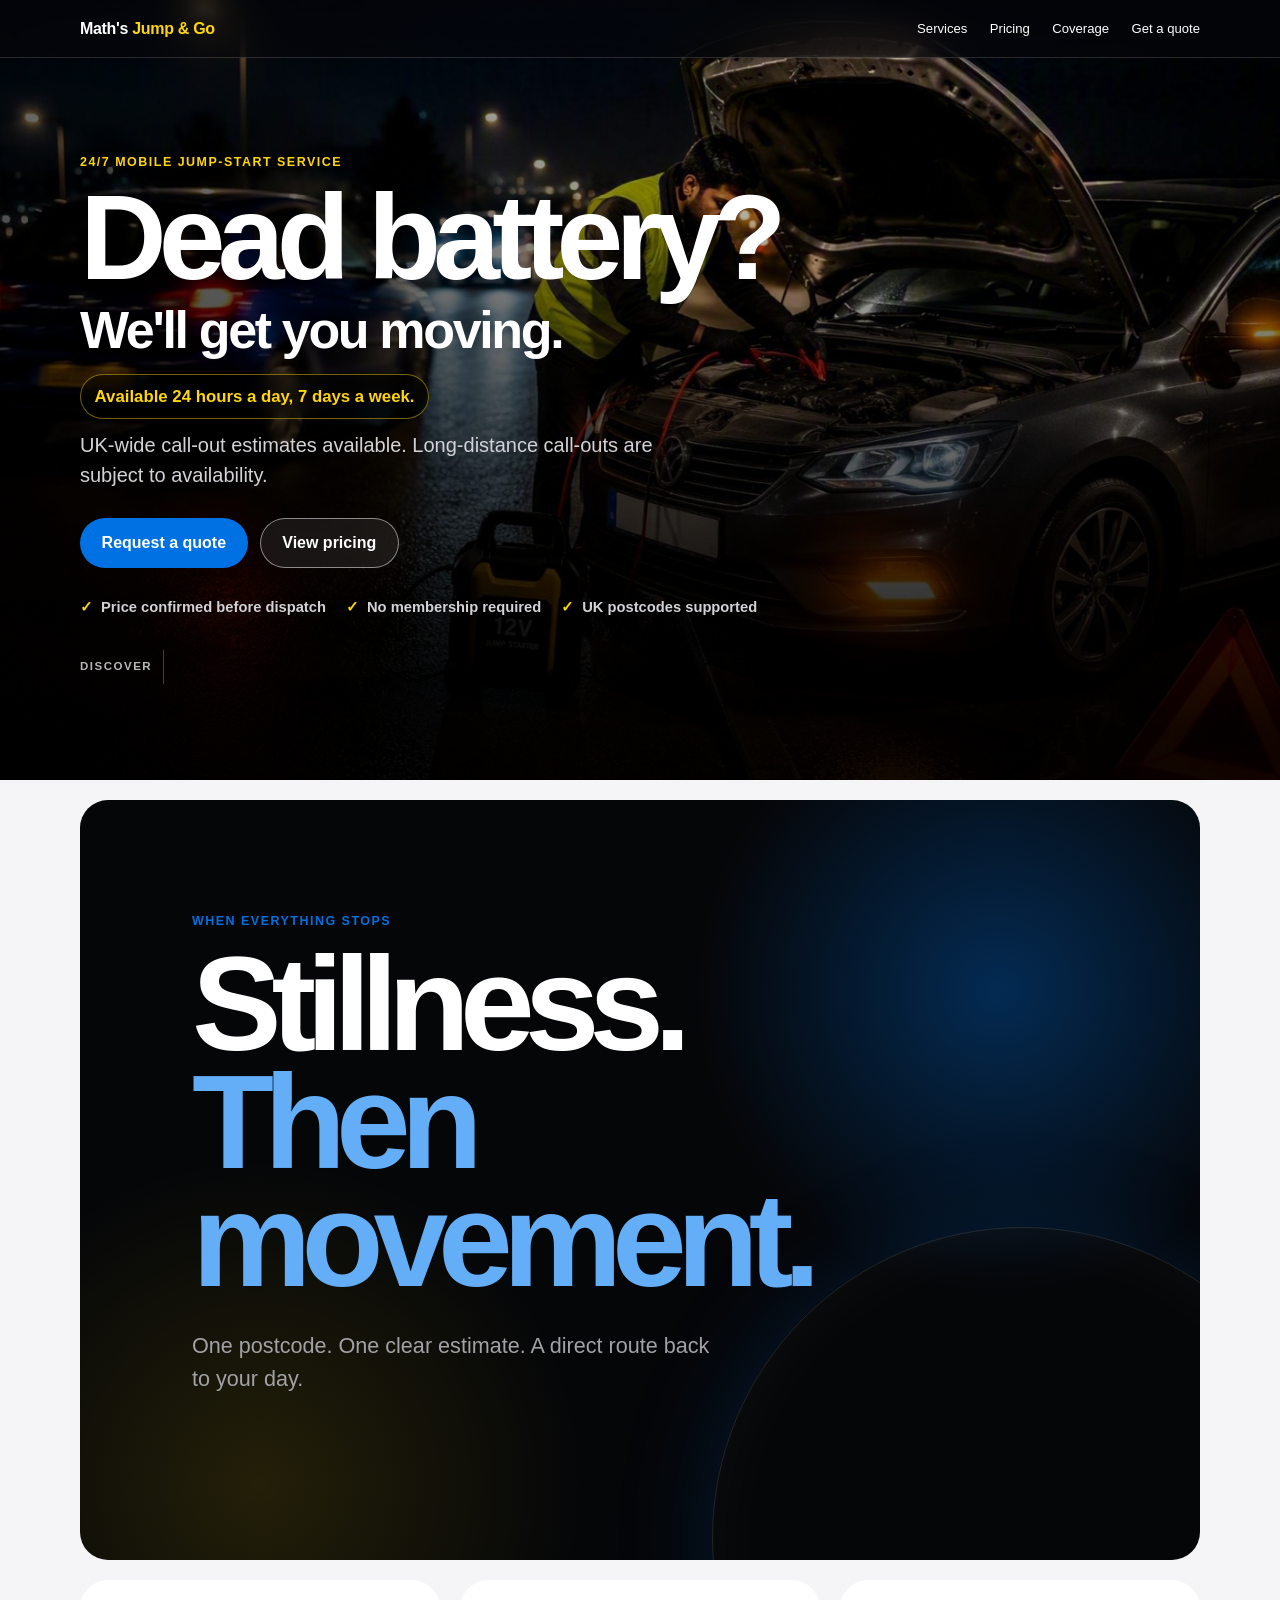
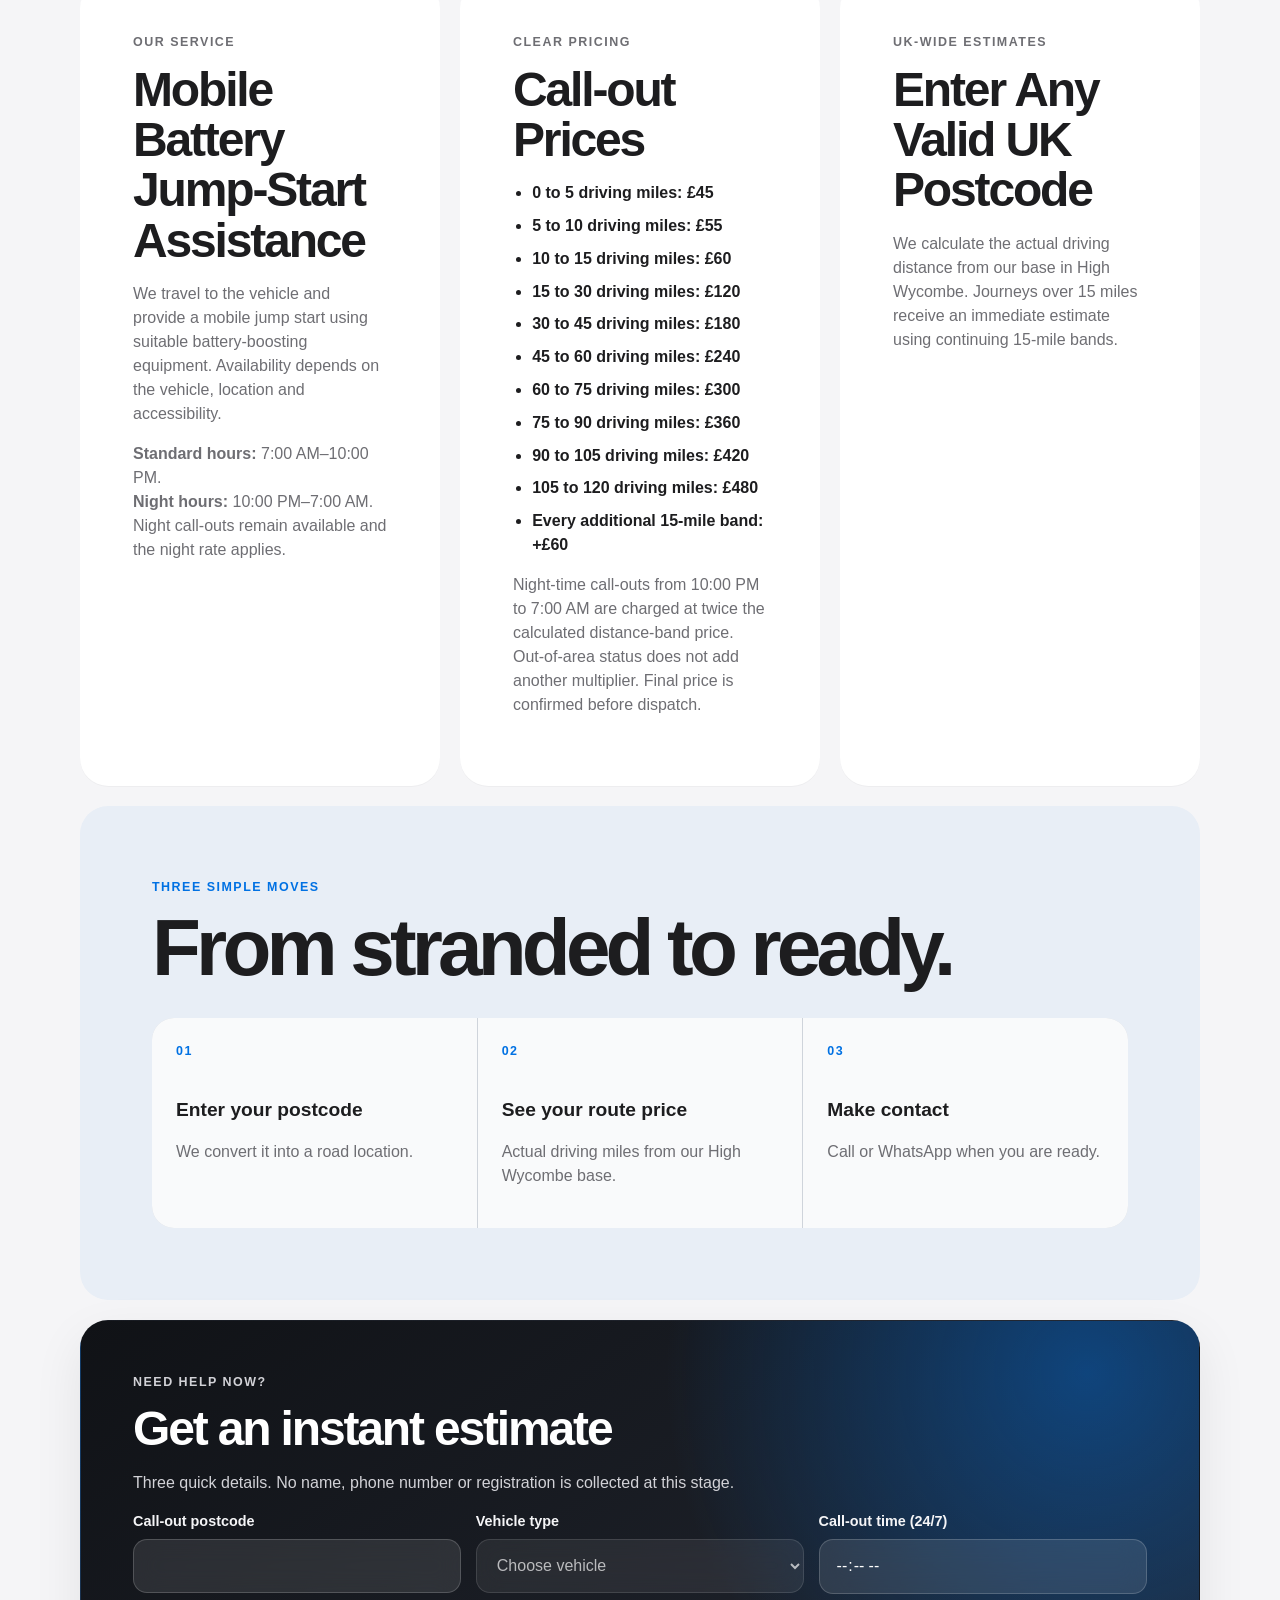
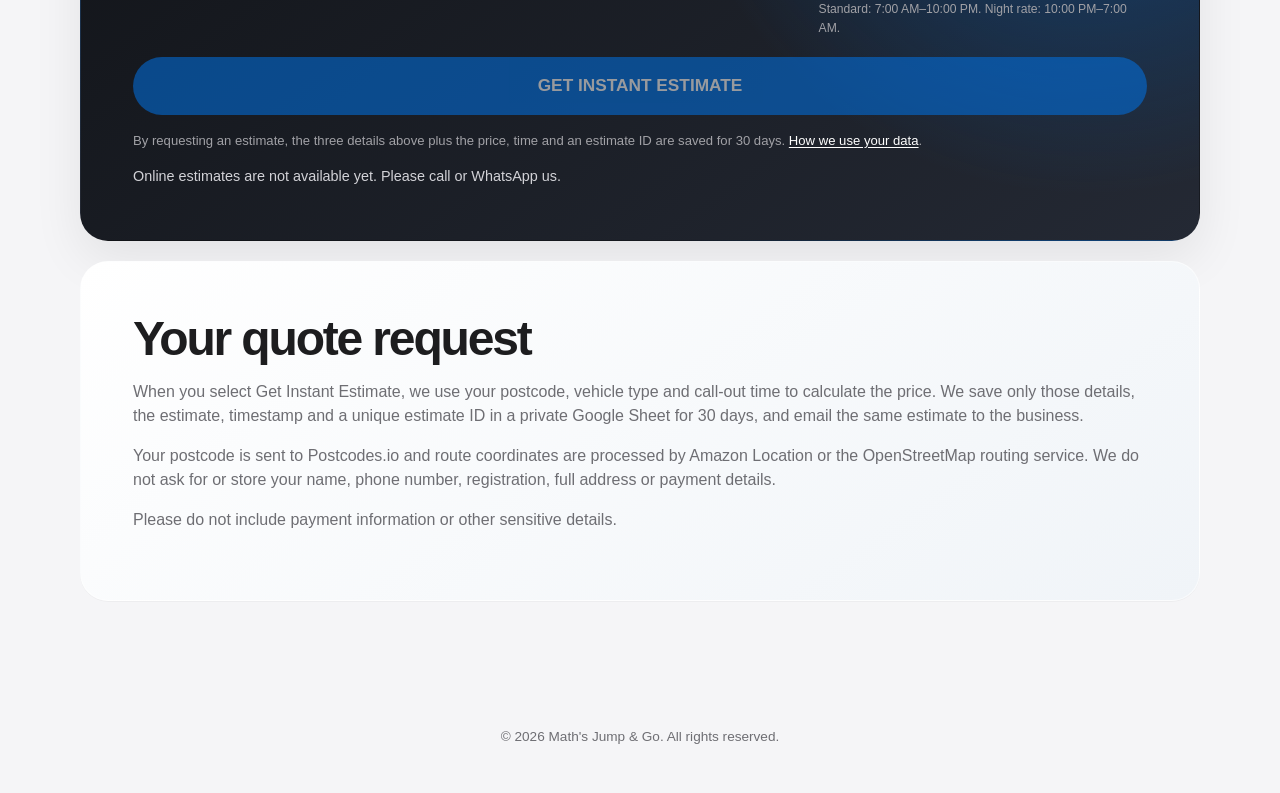
==== docs/index.html @ 0f0c23ad "Build instant UK-wide quote experience" ====
<!DOCTYPE html>
<html lang="en-GB">
<head>
  <meta charset="UTF-8">
  <meta name="viewport" content="width=device-width, initial-scale=1.0">
  <meta name="description" content="Math's Jump & Go provides a 24/7 mobile battery jump-start service with UK-wide call-out estimates.">
  <title>Math's Jump & Go | Mobile Battery Jump-Start Service</title>
  <link rel="stylesheet" href="styles.css?v=20260927-6">
</head>
<body>
  <header class="site-header">
    <nav class="navigation" aria-label="Main navigation">
      <a class="brand" href="#home">Math's <span>Jump & Go</span></a>
      <ul class="navigation-links">
        <li><a href="#services">Services</a></li>
        <li><a href="#pricing">Pricing</a></li>
        <li><a href="#coverage">Coverage</a></li>
        <li><a href="#quote">Get a quote</a></li>
      </ul>
    </nav>

    <section class="hero" id="home">
      <div class="film-grain" aria-hidden="true"></div>
      <div class="hero-content">
        <p class="hero-label">24/7 Mobile Jump-Start Service</p>
        <h1>Dead battery?</h1>
        <p class="hero-heading">We'll get you moving.</p>
        <p class="availability-message">Available 24 hours a day, 7 days a week.</p>
        <p class="hero-description">
          UK-wide call-out estimates available. Long-distance call-outs are
          subject to availability.
        </p>
        <div class="hero-actions">
          <a class="button button-primary" href="#quote">Request a quote</a>
          <a class="button button-secondary" href="#pricing">View pricing</a>
        </div>
        <ul class="service-highlights" aria-label="Service highlights">
          <li>Price confirmed before dispatch</li>
          <li>No membership required</li>
          <li>UK postcodes supported</li>
        </ul>
        <a class="scroll-cue" href="#story" aria-label="Discover how the service works">
          <span>Discover</span><i aria-hidden="true"></i>
        </a>
      </div>
    </section>
  </header>

  <main>
    <section class="cinematic-intro" id="story" data-reveal>
      <p class="section-label">When everything stops</p>
      <h2>Stillness.<br><span>Then movement.</span></h2>
      <p>One postcode. One clear estimate. A direct route back to your day.</p>
    </section>

    <section class="content-card" id="services" data-reveal>
      <p class="section-label">Our service</p>
      <h2>Mobile Battery Jump-Start Assistance</h2>
      <p>
        We travel to the vehicle and provide a mobile jump start using suitable
        battery-boosting equipment. Availability depends on the vehicle,
        location and accessibility.
      </p>
      <p><strong>Standard hours:</strong> 7:00 AM–10:00 PM.<br><strong>Night hours:</strong> 10:00 PM–7:00 AM. Night call-outs remain available and the night rate applies.</p>
    </section>

    <section class="content-card" id="pricing" data-reveal>
      <p class="section-label">Clear pricing</p>
      <h2>Call-out Prices</h2>
      <ul>
        <li>0 to 5 driving miles: £45</li>
        <li>5 to 10 driving miles: £55</li>
        <li>10 to 15 driving miles: £60</li>
        <li>15 to 30 driving miles: £120</li>
        <li>30 to 45 driving miles: £180</li>
        <li>45 to 60 driving miles: £240</li>
        <li>60 to 75 driving miles: £300</li>
        <li>75 to 90 driving miles: £360</li>
        <li>90 to 105 driving miles: £420</li>
        <li>105 to 120 driving miles: £480</li>
        <li>Every additional 15-mile band: +£60</li>
      </ul>
      <p>
        Night-time call-outs from 10:00 PM to 7:00 AM are charged at twice the calculated distance-band
        price. Out-of-area status does not add another multiplier. Final price
        is confirmed before dispatch.
      </p>
    </section>

    <section class="content-card" id="coverage" data-reveal>
      <p class="section-label">UK-wide estimates</p>
      <h2>Enter Any Valid UK Postcode</h2>
      <p>
        We calculate the actual driving distance from our base in High Wycombe.
        Journeys over 15 miles receive an immediate estimate using continuing
        15-mile bands.
      </p>
    </section>

    <section class="journey" aria-labelledby="journey-title" data-reveal>
      <div class="journey-heading">
        <p class="section-label">Three simple moves</p>
        <h2 id="journey-title">From stranded to ready.</h2>
      </div>
      <ol class="journey-steps">
        <li><span>01</span><strong>Enter your postcode</strong><p>We convert it into a road location.</p></li>
        <li><span>02</span><strong>See your route price</strong><p>Actual driving miles from our High Wycombe base.</p></li>
        <li><span>03</span><strong>Make contact</strong><p>Call or WhatsApp when you are ready.</p></li>
      </ol>
    </section>

    <section class="content-card quote-section" id="quote" data-reveal>
      <div class="quote-introduction">
        <p class="section-label">Need help now?</p>
        <h2>Get an instant estimate</h2>
        <p>Three quick details. No name, phone number or registration is collected at this stage.</p>
      </div>

      <noscript><p>Enable JavaScript to get an online estimate.</p></noscript>
      <form class="quote-form" id="estimate-form">
        <fieldset id="estimate-fields" disabled>
          <div class="form-grid estimate-grid">
            <div class="form-field">
        <label for="postcode">Call-out postcode</label>
        <input type="text" id="postcode"
          name="postcode" autocomplete="postal-code" minlength="5" maxlength="8" required>
            </div>
            <div class="form-field">
              <label for="vehicle-type">Vehicle type</label>
              <select id="vehicle-type" name="vehicleType" required>
                <option value="">Choose vehicle</option>
                <option value="car">Car</option>
                <option value="van">Van</option>
                <option value="large">Large vehicle</option>
              </select>
            </div>
            <div class="form-field">
              <label for="callout-time">Call-out time (24/7)</label>
              <input type="time" id="callout-time" name="calloutTime" required>
              <small class="form-hint">Standard: 7:00 AM–10:00 PM. Night rate: 10:00 PM–7:00 AM.</small>
            </div>
          </div>
          <button class="button button-primary estimate-submit" id="estimate-button" type="submit">GET INSTANT ESTIMATE</button>
          <p class="data-note">By requesting an estimate, the three details above plus the price, time and an estimate ID are saved for 30 days. <a href="#privacy">How we use your data</a>.</p>
          <p class="form-message" id="form-message" aria-live="polite"></p>
        </fieldset>
      </form>

      <dialog class="estimate-modal" id="estimate-modal" aria-labelledby="estimate-title">
        <div class="estimate-result" id="estimate-result" aria-live="polite">
          <button class="modal-close" id="estimate-close" type="button" aria-label="Close estimate">×</button>
          <h3 id="estimate-title">Your estimate is ready</h3>
          <strong id="estimated-price"></strong>
          <p class="rate-notice" id="estimate-rate-notice" hidden></p>
          <p class="estimate-location" id="estimate-location"></p>
          <p class="estimate-distance" id="estimate-distance"></p>
          <p id="estimate-message"></p>
          <div class="urgent-actions">
            <a class="button call-button" id="call-now" hidden>CALL NOW</a>
            <a class="button whatsapp-button" id="whatsapp-now" target="_blank" rel="noopener" hidden>WhatsApp</a>
          </div>
          <p id="contact-setup-note" class="data-note" hidden>Contact buttons will appear when the business number is configured.</p>
          <p class="estimate-reference" id="estimate-reference"></p>
        </div>
      </dialog>
    </section>
    <section class="content-card" id="privacy" data-reveal>
      <h2>Your quote request</h2>
      <p>When you select Get Instant Estimate, we use your postcode, vehicle type and call-out time to calculate the price. We save only those details, the estimate, timestamp and a unique estimate ID in a private Google Sheet for 30 days, and email the same estimate to the business.</p>
      <p>Your postcode is sent to Postcodes.io and route coordinates are processed by Amazon Location or the OpenStreetMap routing service. We do not ask for or store your name, phone number, registration, full address or payment details.</p>
      <p>Please do not include payment information or other sensitive details.</p>
    </section>
  </main>

  <footer>
    <p>&copy; 2026 Math's Jump & Go. All rights reserved.</p>
  </footer>

  <script src="config.js?v=20260927-3"></script>
  <script src="script.js?v=20260927-6"></script>
</body>
</html>
---- docs/styles.css ----
:root {
  --ink: #1d1d1f;
  --muted: #6e6e73;
  --surface: #ffffff;
  --canvas: #f5f5f7;
  --line: rgba(29, 29, 31, 0.12);
  --blue: #0071e3;
  --blue-hover: #0077ed;
  --gold: #ffd60a;
  --success: #138a45;
  --danger: #d70015;
  --radius: 28px;
  --shadow: 0 18px 50px rgba(0, 0, 0, 0.08);
}

* { box-sizing: border-box; }
html { scroll-behavior: smooth; }
body {
  margin: 0;
  color: var(--ink);
  background: var(--canvas);
  font-family: -apple-system, BlinkMacSystemFont, "SF Pro Display", "SF Pro Text", "Segoe UI", sans-serif;
  line-height: 1.5;
  -webkit-font-smoothing: antialiased;
}
a { color: inherit; text-decoration: none; }
[hidden] { display: none !important; }

.site-header {
  color: white;
  background: #05070a;
}
.navigation {
  position: absolute;
  z-index: 5;
  inset: 0 0 auto;
  display: flex;
  align-items: center;
  justify-content: space-between;
  width: 100%;
  min-height: 58px;
  padding: 0 5vw;
  border-bottom: 1px solid rgba(255,255,255,.15);
  background: rgba(5,7,10,.62);
  backdrop-filter: saturate(160%) blur(18px);
}
.brand { font-size: 1rem; font-weight: 700; letter-spacing: -.02em; }
.brand span { color: var(--gold); }
.navigation-links { display: none; margin: 0; padding: 0; list-style: none; }

.hero {
  position: relative;
  isolation: isolate;
  display: flex;
  align-items: flex-end;
  min-height: min(780px, 92svh);
  overflow: hidden;
  background: #030405;
}
.hero::before,
.hero::after {
  position: absolute;
  z-index: -1;
  inset: 0;
  content: "";
}
.hero::before {
  inset: -4%;
  background: url("assets/images/hero-jump-start.jpg") center / cover no-repeat;
  animation: cinematic-drift 18s ease-out both;
}
.hero::after {
  background:
    radial-gradient(circle at 72% 20%, rgba(0,0,0,0) 0, rgba(0,0,0,.34) 58%),
    linear-gradient(90deg, rgba(0,0,0,.34), transparent 62%),
    linear-gradient(180deg, rgba(0,0,0,.04) 12%, rgba(0,0,0,.9) 94%);
}
.film-grain {
  position: absolute;
  z-index: 0;
  inset: 0;
  pointer-events: none;
  opacity: .12;
  background-image:
    repeating-radial-gradient(circle at 14% 18%, transparent 0, rgba(255,255,255,.3) .6px, transparent 1.2px),
    repeating-radial-gradient(circle at 72% 63%, transparent 0, rgba(255,255,255,.22) .55px, transparent 1.1px);
  background-size: 5px 5px, 7px 7px;
  mix-blend-mode: soft-light;
}
.hero-content {
  position: relative;
  z-index: 1;
  width: min(1120px, 90%);
  margin: 0 auto;
  padding: 8rem 0 4rem;
}
.hero-label, .section-label {
  margin: 0 0 .8rem;
  color: var(--blue);
  font-size: .78rem;
  font-weight: 750;
  letter-spacing: .12em;
  text-transform: uppercase;
}
.hero-label { color: var(--gold); }
.hero h1 {
  margin: 0;
  max-width: 850px;
  font-size: clamp(3.25rem, 13vw, 7.5rem);
  font-weight: 750;
  letter-spacing: -.065em;
  line-height: .88;
}
.hero-heading {
  margin: .8rem 0;
  font-size: clamp(1.65rem, 6vw, 3.25rem);
  font-weight: 650;
  letter-spacing: -.045em;
  line-height: 1.05;
}
.hero-description { max-width: 640px; margin: 0; color: #d2d2d7; font-size: clamp(1rem, 3vw, 1.25rem); }
.availability-message {
  width: fit-content;
  margin: 1rem 0 .7rem;
  padding: .55rem .85rem;
  border: 1px solid rgba(255,214,10,.45);
  border-radius: 999px;
  color: var(--gold);
  background: rgba(0,0,0,.35);
  font-size: clamp(.9rem, 2.5vw, 1.05rem);
  font-weight: 750;
  backdrop-filter: blur(10px);
}
.hero-actions { display: flex; flex-direction: column; gap: .75rem; margin-top: 1.75rem; }
.service-highlights { display: grid; gap: .5rem; margin: 1.75rem 0 0; padding: 0; color: #d2d2d7; list-style: none; font-size: .92rem; font-weight: 600; }
.service-highlights li::before { content: "✓"; margin-right: .5rem; color: var(--gold); }
.scroll-cue {
  display: inline-flex;
  align-items: center;
  gap: .65rem;
  margin-top: 2rem;
  color: rgba(255,255,255,.72);
  font-size: .72rem;
  font-weight: 700;
  letter-spacing: .13em;
  text-transform: uppercase;
}
.scroll-cue i {
  position: relative;
  display: block;
  width: 1px;
  height: 34px;
  overflow: hidden;
  background: rgba(255,255,255,.25);
}
.scroll-cue i::after {
  position: absolute;
  inset: -100% 0 100%;
  content: "";
  background: white;
  animation: scroll-line 2s ease-in-out infinite;
}

.button {
  display: inline-flex;
  align-items: center;
  justify-content: center;
  min-height: 48px;
  padding: .75rem 1.35rem;
  border: 0;
  border-radius: 999px;
  cursor: pointer;
  font: inherit;
  font-weight: 650;
  transition: transform .18s ease, background-color .18s ease, opacity .18s ease;
}
.button:hover { transform: scale(1.015); }
.button:active { transform: scale(.985); }
.button-primary { color: white; background: var(--blue); }
.button-primary:hover { background: var(--blue-hover); }
.button-secondary { color: white; border: 1px solid rgba(255,255,255,.5); background: rgba(255,255,255,.08); backdrop-filter: blur(12px); }
.button:disabled { opacity: .55; cursor: wait; transform: none; }

main {
  display: grid;
  gap: 1rem;
  width: min(1120px, 92%);
  margin: 0 auto;
  padding: 1rem 0 5rem;
}
.cinematic-intro {
  position: relative;
  grid-column: 1 / -1;
  min-height: min(760px, 86svh);
  padding: clamp(3rem, 9vw, 7rem);
  overflow: hidden;
  border-radius: var(--radius);
  color: white;
  background:
    radial-gradient(circle at 82% 25%, rgba(0,113,227,.34), transparent 28%),
    radial-gradient(circle at 16% 90%, rgba(255,214,10,.12), transparent 28%),
    #050608;
}
.cinematic-intro::after {
  position: absolute;
  right: -12%;
  bottom: -38%;
  width: min(620px, 76vw);
  aspect-ratio: 1;
  border: 1px solid rgba(255,255,255,.12);
  border-radius: 50%;
  box-shadow: 0 0 100px rgba(0,113,227,.18), inset 0 0 80px rgba(255,255,255,.04);
  content: "";
}
.cinematic-intro h2 {
  position: relative;
  z-index: 1;
  margin: 0;
  max-width: 900px;
  font-size: clamp(3.2rem, 12vw, 8.4rem);
  font-weight: 760;
  letter-spacing: -.075em;
  line-height: .88;
}
.cinematic-intro h2 span { color: #63aef7; }
.cinematic-intro > p:last-child {
  position: relative;
  z-index: 1;
  max-width: 540px;
  margin: 2rem 0 0;
  color: #a1a1a6;
  font-size: clamp(1rem, 2.5vw, 1.35rem);
}
.content-card {
  padding: clamp(1.5rem, 5vw, 3.25rem);
  overflow: hidden;
  border: 1px solid rgba(255,255,255,.65);
  border-radius: var(--radius);
  background: var(--surface);
  box-shadow: 0 1px 0 rgba(0,0,0,.03);
}
.content-card h2 {
  margin: 0 0 .8rem;
  font-size: clamp(1.75rem, 5vw, 3rem);
  font-weight: 700;
  letter-spacing: -.045em;
  line-height: 1.05;
}
.content-card p { color: var(--muted); }
.content-card ul { padding-left: 1.2rem; }
.content-card li { margin-bottom: .55rem; font-weight: 600; }

.journey {
  grid-column: 1 / -1;
  padding: clamp(2rem, 6vw, 4.5rem);
  border-radius: var(--radius);
  background: #e8eef6;
}
.journey-heading h2 {
  margin: 0 0 2rem;
  font-size: clamp(2.4rem, 7vw, 5rem);
  letter-spacing: -.06em;
  line-height: .95;
}
.journey-steps {
  display: grid;
  gap: 1px;
  margin: 0;
  padding: 0;
  overflow: hidden;
  border-radius: 22px;
  background: rgba(29,29,31,.12);
  list-style: none;
}
.journey-steps li {
  min-height: 210px;
  padding: 1.5rem;
  background: rgba(255,255,255,.88);
}
.journey-steps span {
  display: block;
  margin-bottom: 2.2rem;
  color: var(--blue);
  font-size: .78rem;
  font-weight: 800;
  letter-spacing: .12em;
}
.journey-steps strong { display: block; font-size: 1.2rem; }
.journey-steps p { margin-bottom: 0; color: var(--muted); }

.reveal-ready [data-reveal] {
  opacity: 0;
  transform: translateY(42px) scale(.985);
  transition: opacity .9s cubic-bezier(.2,.8,.2,1), transform .9s cubic-bezier(.2,.8,.2,1);
}
.reveal-ready [data-reveal].is-visible { opacity: 1; transform: none; }

.quote-section {
  color: white;
  border-color: transparent;
  background:
    radial-gradient(circle at 90% 10%, rgba(0,113,227,.45), transparent 38%),
    linear-gradient(145deg, #101216, #242934);
  box-shadow: var(--shadow);
}
.quote-section .section-label { color: #63aef7; }
.quote-section .quote-introduction p { max-width: 630px; color: #d2d2d7; }
.quote-form { display: grid; gap: 1rem; }
fieldset { display: grid; gap: 1rem; min-width: 0; margin: 0; padding: 0; border: 0; }
.form-grid { display: grid; grid-template-columns: 1fr; gap: .9rem; }
.form-field { display: flex; flex-direction: column; gap: .4rem; }
.form-field label { color: #f5f5f7; font-size: .9rem; font-weight: 650; }
.form-field input, .form-field select, .form-field textarea {
  width: 100%;
  min-height: 54px;
  padding: .85rem 1rem;
  border: 1px solid rgba(255,255,255,.18);
  border-radius: 14px;
  color: white;
  background: rgba(255,255,255,.1);
  font: inherit;
  backdrop-filter: blur(12px);
}
.form-field select { color-scheme: light; }
.form-field select option {
  color: var(--ink);
  background: white;
}
.form-field input::placeholder { color: #a1a1a6; }
.form-hint { color: #a1a1a6; font-size: .76rem; }
input:focus-visible, select:focus-visible, a:focus-visible, button:focus-visible {
  outline: 3px solid var(--gold);
  outline-offset: 3px;
}
.estimate-submit { width: 100%; min-height: 58px; margin-top: .25rem; font-size: 1.08rem; }
.data-note { margin: 0; color: #a1a1a6 !important; font-size: .82rem; }
.data-note a { color: white; text-decoration: underline; text-underline-offset: 2px; }
.form-message { min-height: 1.5em; margin: 0; color: #d2d2d7 !important; font-size: .9rem; }

.estimate-modal {
  width: min(620px, calc(100% - 1.5rem));
  max-height: calc(100dvh - 1.5rem);
  padding: 0;
  overflow: visible;
  border: 0;
  color: white;
  background: transparent;
}
.estimate-modal::backdrop {
  background: rgba(0, 0, 0, .72);
  backdrop-filter: blur(12px);
}
.estimate-modal[open] { animation: modal-pop .42s cubic-bezier(.2, 1.4, .4, 1); }
.estimate-result {
  position: relative;
  margin: 0;
  padding: clamp(1.5rem, 6vw, 3rem);
  overflow: hidden;
  border: 1px solid rgba(255,255,255,.25);
  border-radius: 30px;
  background:
    radial-gradient(circle at 50% 0, rgba(0,113,227,.65), transparent 42%),
    linear-gradient(145deg, #101216, #242934);
  box-shadow: 0 30px 90px rgba(0,0,0,.45);
  text-align: center;
}
.modal-close {
  position: absolute;
  top: .8rem;
  right: .8rem;
  display: grid;
  place-items: center;
  width: 38px;
  height: 38px;
  padding: 0;
  border: 0;
  border-radius: 50%;
  color: white;
  background: rgba(255,255,255,.14);
  cursor: pointer;
  font-size: 1.6rem;
  line-height: 1;
}
.estimate-result h3 { margin: .25rem 0 .75rem; font-size: clamp(1.4rem, 5vw, 2rem); letter-spacing: -.035em; }
.estimate-result > strong { display: block; margin: .35rem 0; color: white; font-size: clamp(3rem, 15vw, 5.5rem); font-weight: 750; letter-spacing: -.07em; line-height: 1; }
.estimate-result #estimate-message { max-width: 570px; margin: 1rem auto; color: #d2d2d7; }
.rate-notice {
  width: fit-content;
  margin: 1rem auto !important;
  padding: .55rem .9rem;
  border-radius: 999px;
  color: #17130a !important;
  background: var(--gold);
  font-weight: 800;
}
.estimate-location { margin: 1.15rem 0 .15rem !important; color: white !important; font-weight: 700; }
.estimate-distance { margin: 0 !important; color: #d2d2d7 !important; }
.estimate-reference { margin: 1rem 0 0 !important; color: #a1a1a6 !important; font-size: .72rem; overflow-wrap: anywhere; }
.urgent-actions { display: grid; gap: .75rem; margin: 1.25rem auto 0; max-width: 620px; }
.call-button { min-height: 58px; color: white; background: var(--danger); font-size: 1.08rem; }
.whatsapp-button { min-height: 58px; color: white; background: var(--success); font-size: 1.08rem; }

#privacy { background: linear-gradient(145deg, #fff, #f0f4f8); }
footer { padding: 2rem 5%; color: var(--muted); background: var(--canvas); text-align: center; font-size: .85rem; }

@keyframes modal-pop {
  0% { opacity: 0; transform: scale(.72) translateY(24px); }
  70% { opacity: 1; transform: scale(1.025) translateY(0); }
  100% { opacity: 1; transform: scale(1); }
}

@keyframes cinematic-drift {
  from { transform: scale(1.08) translate3d(-1.2%, -.5%, 0); }
  to { transform: scale(1.015) translate3d(0, 0, 0); }
}

@keyframes scroll-line {
  0% { transform: translateY(0); }
  65%, 100% { transform: translateY(200%); }
}

@media (min-width: 620px) {
  .navigation-links { display: flex; gap: 1.4rem; font-size: .82rem; }
  .navigation-links a:hover { color: var(--gold); }
  .hero-actions { flex-direction: row; }
  .service-highlights { grid-template-columns: repeat(3, max-content); gap: 1.25rem; }
  main { grid-template-columns: repeat(2, minmax(0, 1fr)); gap: 1.25rem; padding-top: 1.25rem; }
  .quote-section, #privacy { grid-column: 1 / -1; }
  .estimate-grid { grid-template-columns: repeat(3, minmax(0, 1fr)); }
  .urgent-actions { grid-template-columns: repeat(2, minmax(0, 1fr)); }
  .journey-steps { grid-template-columns: repeat(3, minmax(0, 1fr)); }
}

@media (min-width: 900px) {
  .navigation { padding-inline: max(5vw, calc((100vw - 1120px) / 2)); }
  .hero-content { padding-bottom: 6rem; }
  main { grid-template-columns: repeat(3, minmax(0, 1fr)); }
}

@media (prefers-reduced-motion: reduce) {
  html { scroll-behavior: auto; }
  *, *::before, *::after { scroll-behavior: auto !important; transition: none !important; }
  .estimate-modal[open] { animation: none; }
  .hero::before, .scroll-cue i::after { animation: none; }
  .reveal-ready [data-reveal] { opacity: 1; transform: none; }
}
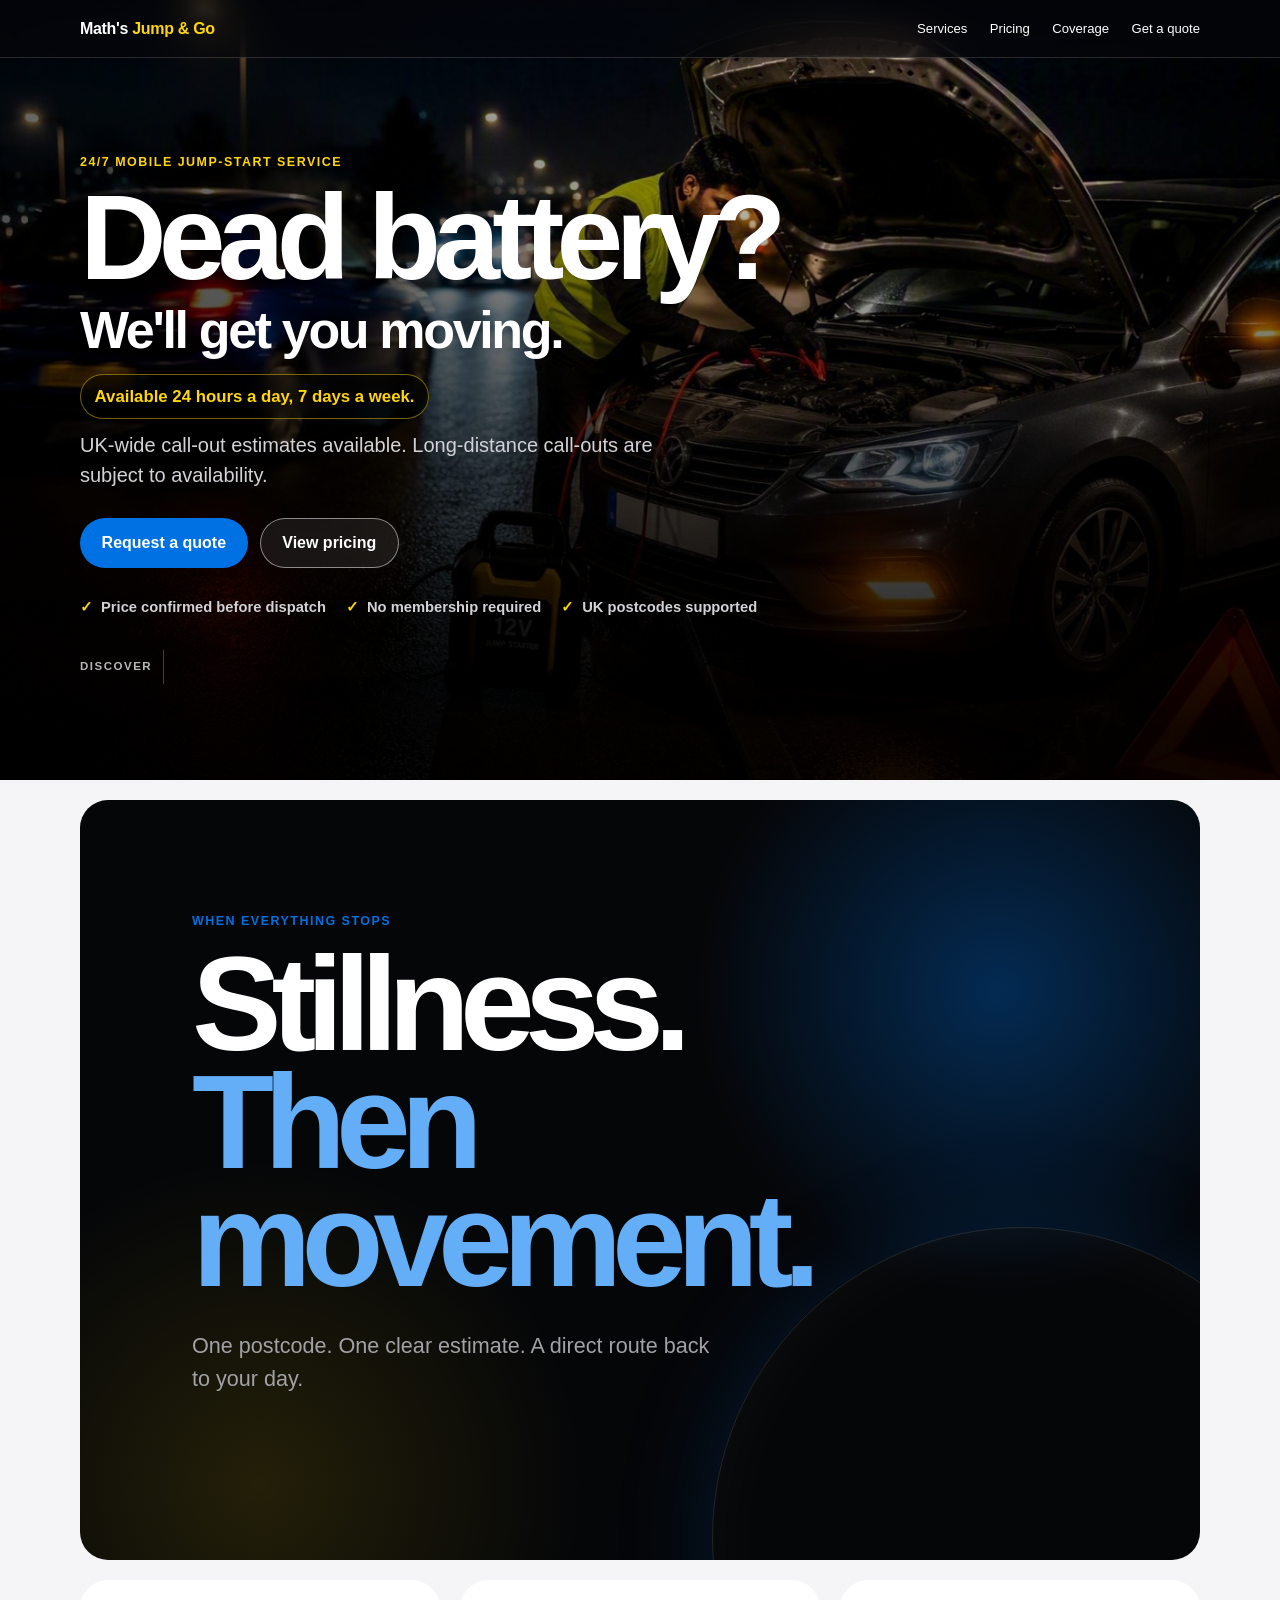
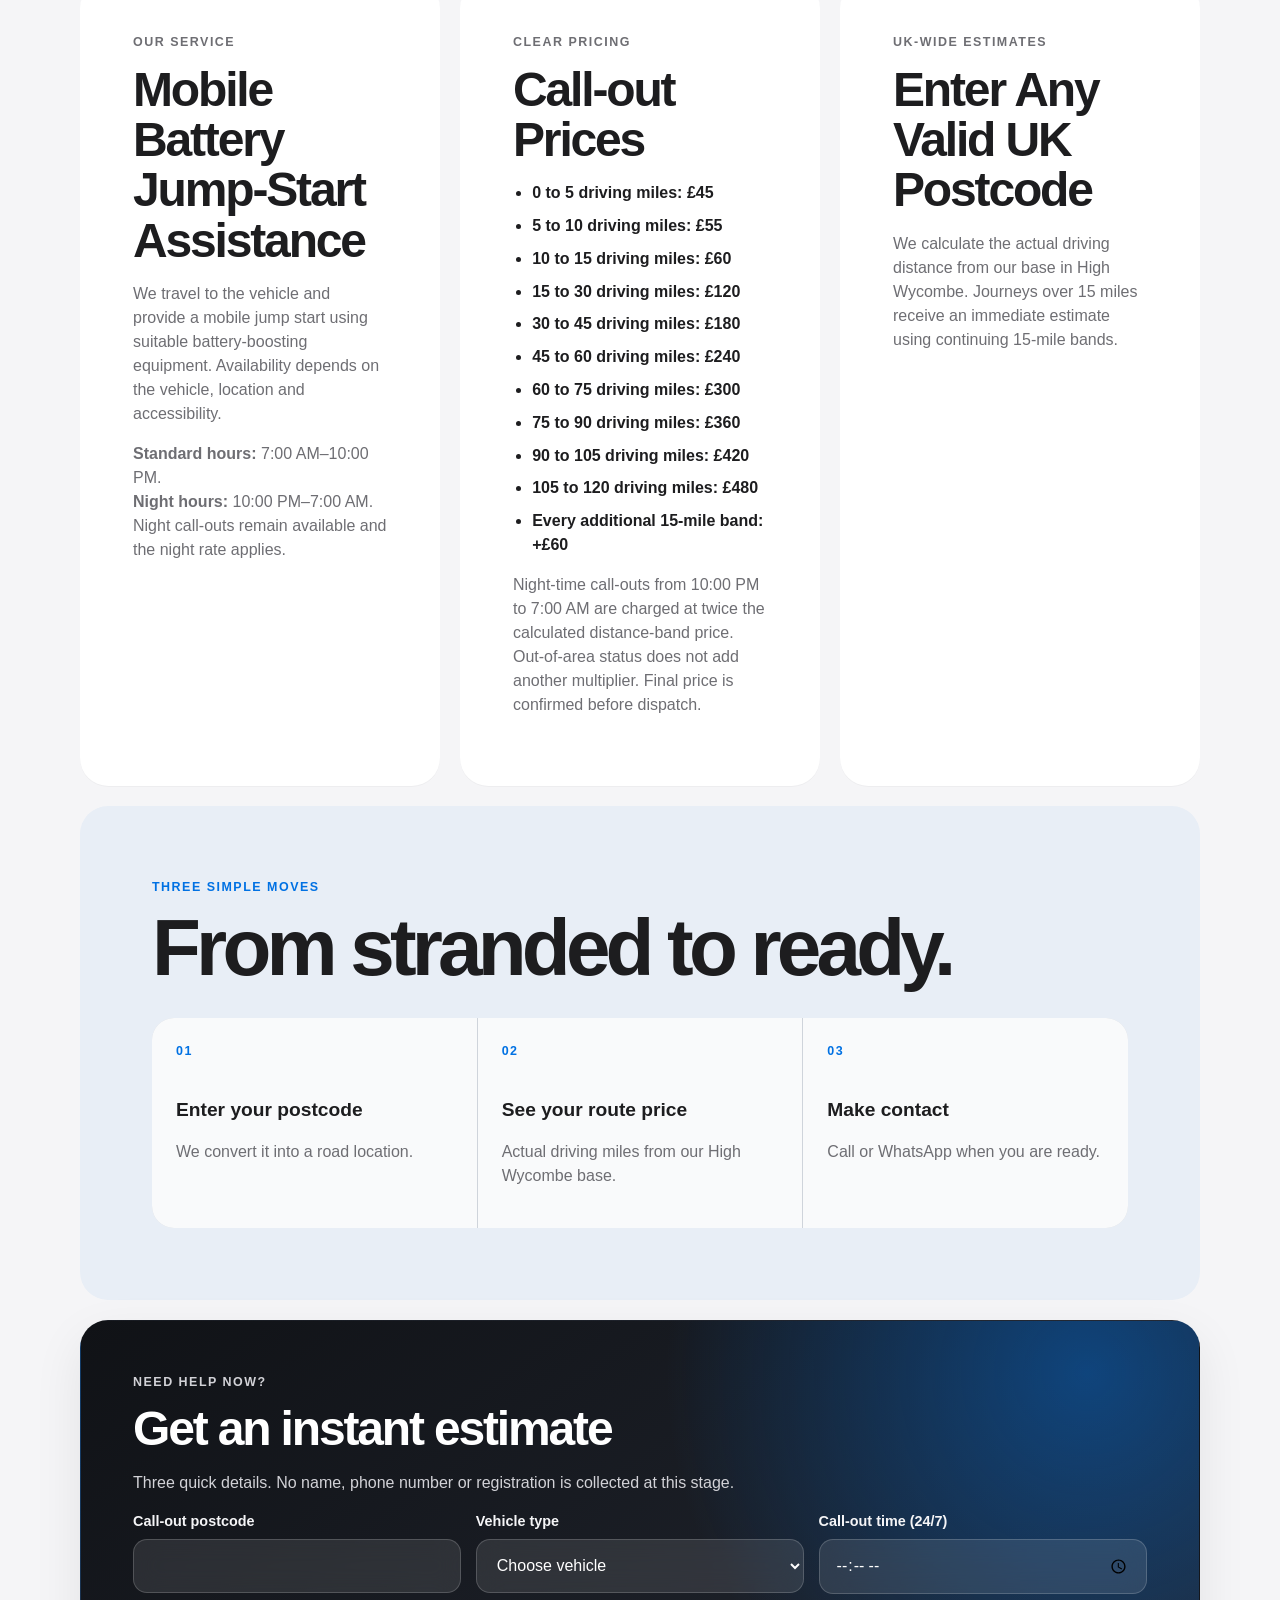
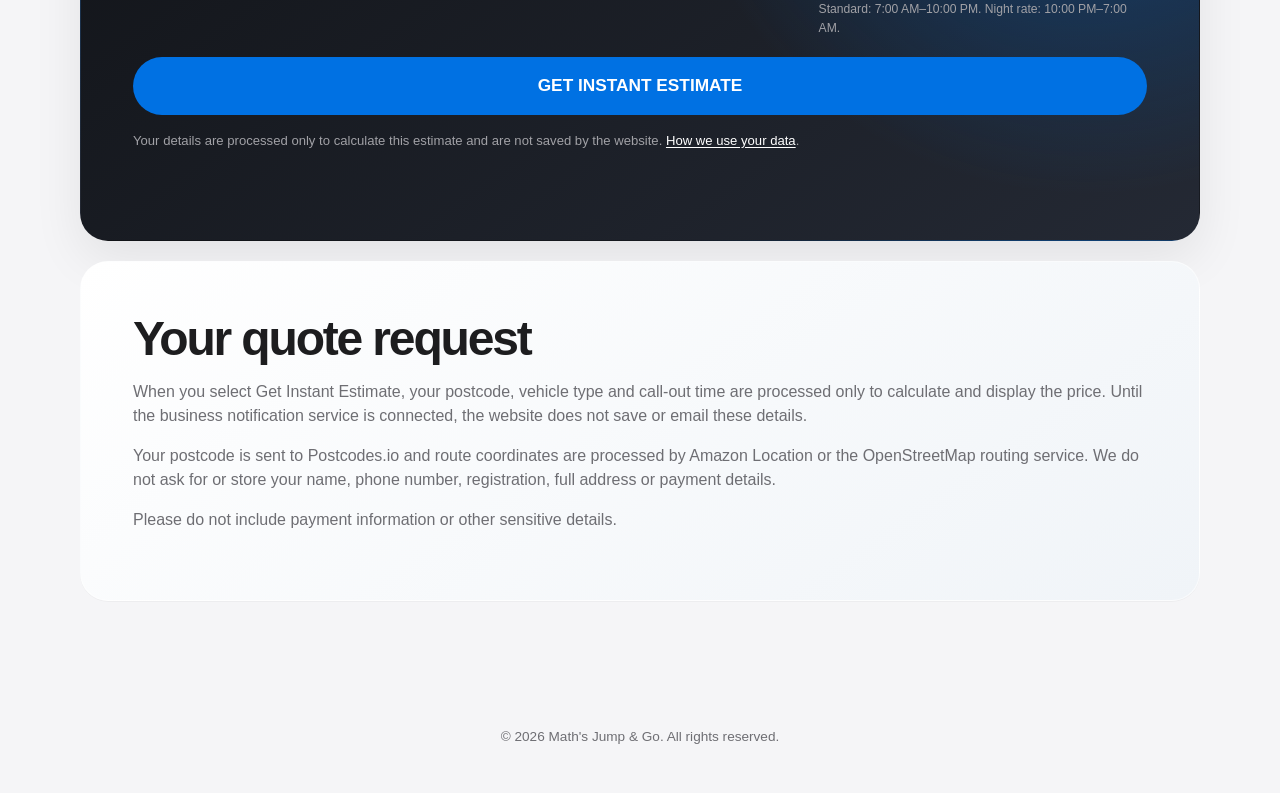
==== commit 719e6cce: "Enable live browser quote estimates" ====
--- a/docs/index.html
+++ b/docs/index.html
@@ -141,7 +141,7 @@
             </div>
           </div>
           <button class="button button-primary estimate-submit" id="estimate-button" type="submit">GET INSTANT ESTIMATE</button>
-          <p class="data-note">By requesting an estimate, the three details above plus the price, time and an estimate ID are saved for 30 days. <a href="#privacy">How we use your data</a>.</p>
+          <p class="data-note" id="estimate-data-note">Your three details are used to calculate the estimate. <a href="#privacy">How we use your data</a>.</p>
           <p class="form-message" id="form-message" aria-live="polite"></p>
         </fieldset>
       </form>
@@ -166,7 +166,7 @@
     </section>
     <section class="content-card" id="privacy" data-reveal>
       <h2>Your quote request</h2>
-      <p>When you select Get Instant Estimate, we use your postcode, vehicle type and call-out time to calculate the price. We save only those details, the estimate, timestamp and a unique estimate ID in a private Google Sheet for 30 days, and email the same estimate to the business.</p>
+      <p id="quote-data-use">When you select Get Instant Estimate, we use your postcode, vehicle type and call-out time to calculate the price. When the business notification service is connected, only those details, the estimate, timestamp and a unique estimate ID are saved for 30 days and emailed to the business.</p>
       <p>Your postcode is sent to Postcodes.io and route coordinates are processed by Amazon Location or the OpenStreetMap routing service. We do not ask for or store your name, phone number, registration, full address or payment details.</p>
       <p>Please do not include payment information or other sensitive details.</p>
     </section>
@@ -177,6 +177,6 @@
   </footer>
 
   <script src="config.js?v=20260927-3"></script>
-  <script src="script.js?v=20260927-6"></script>
+  <script src="script.js?v=20260927-7"></script>
 </body>
 </html>
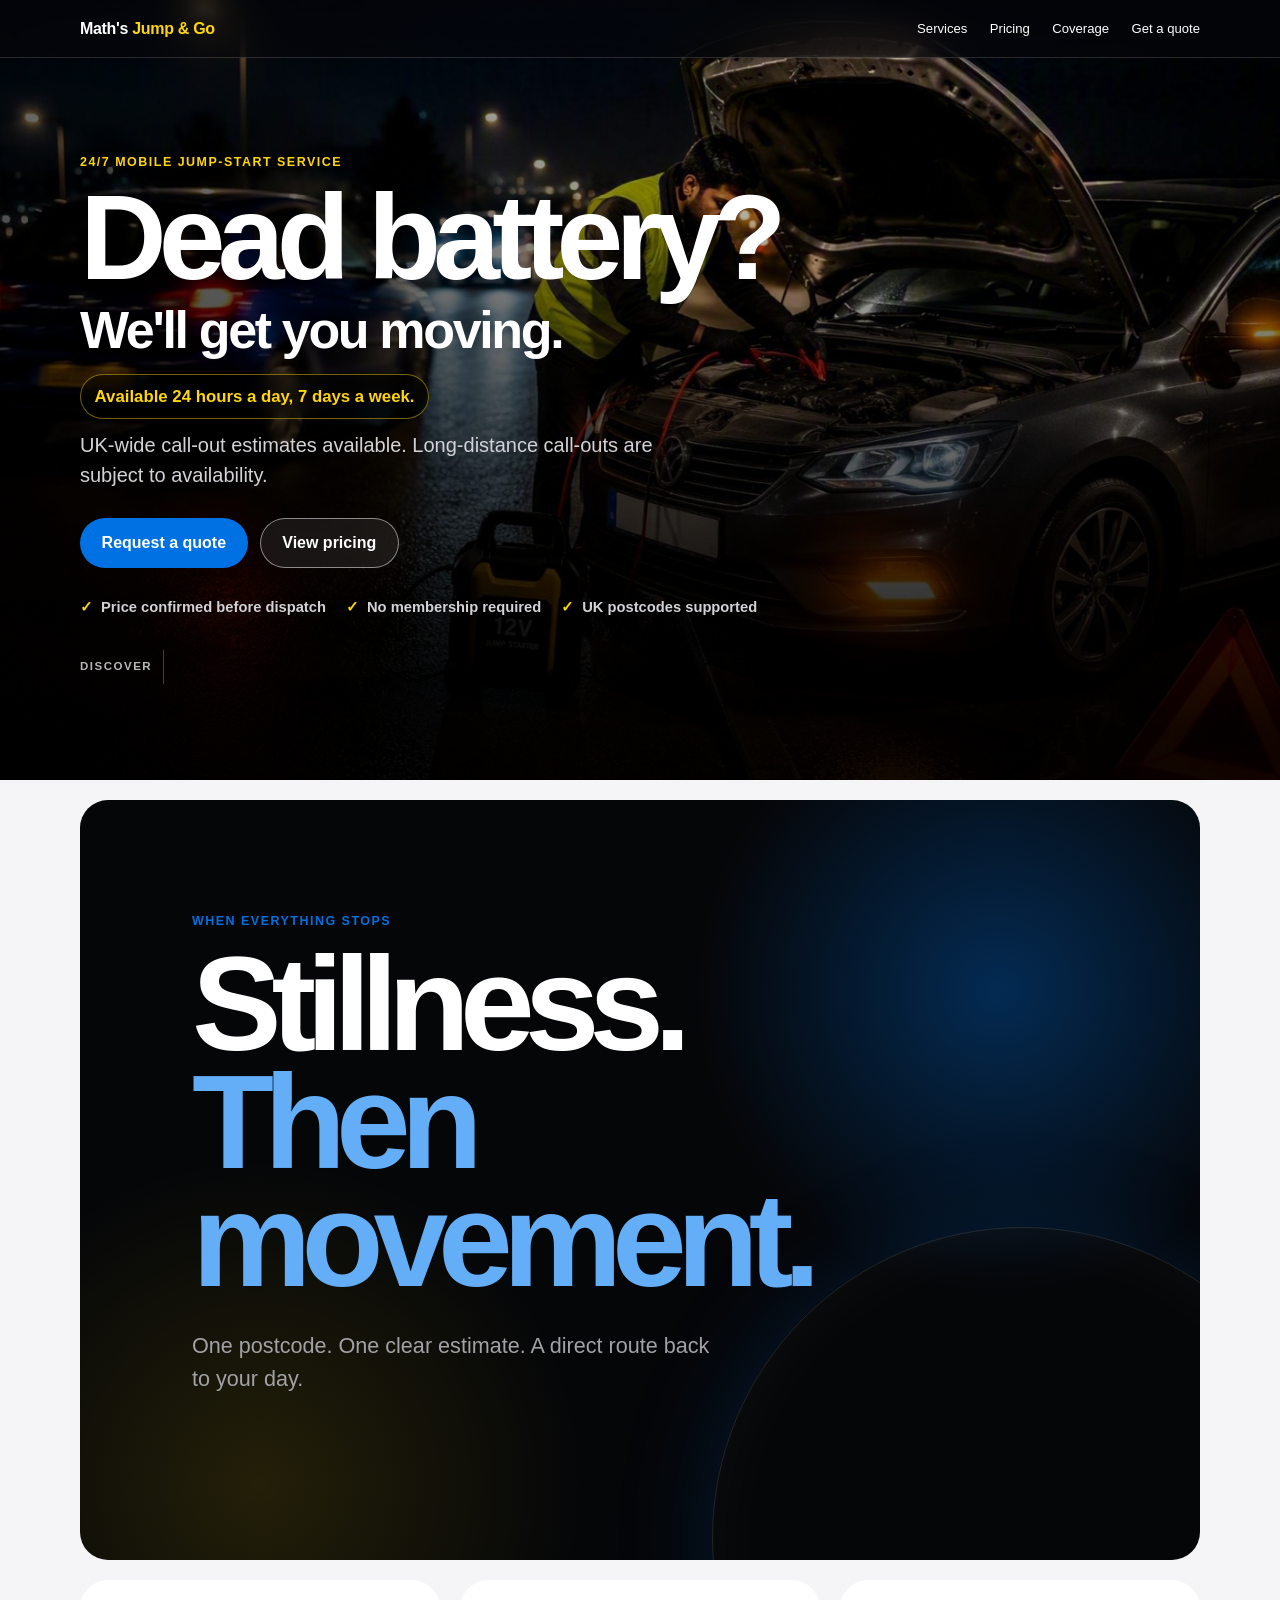
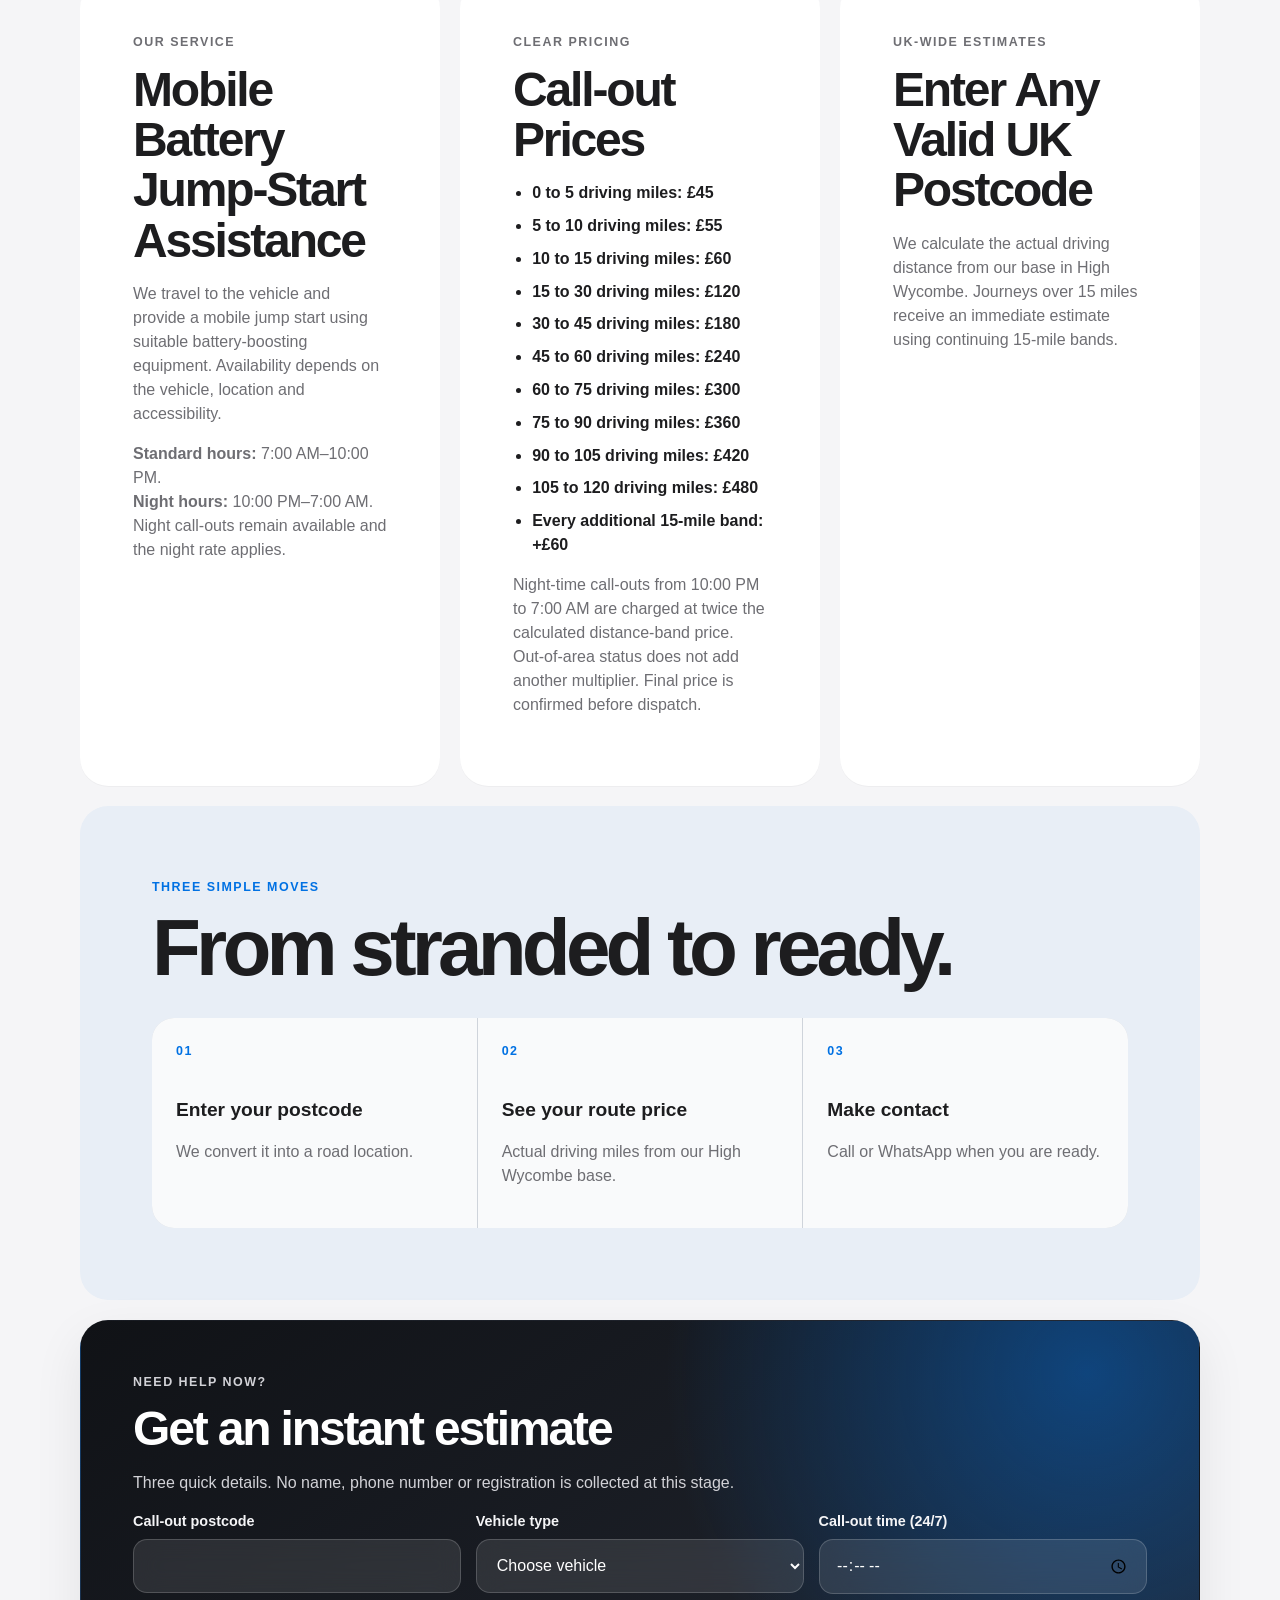
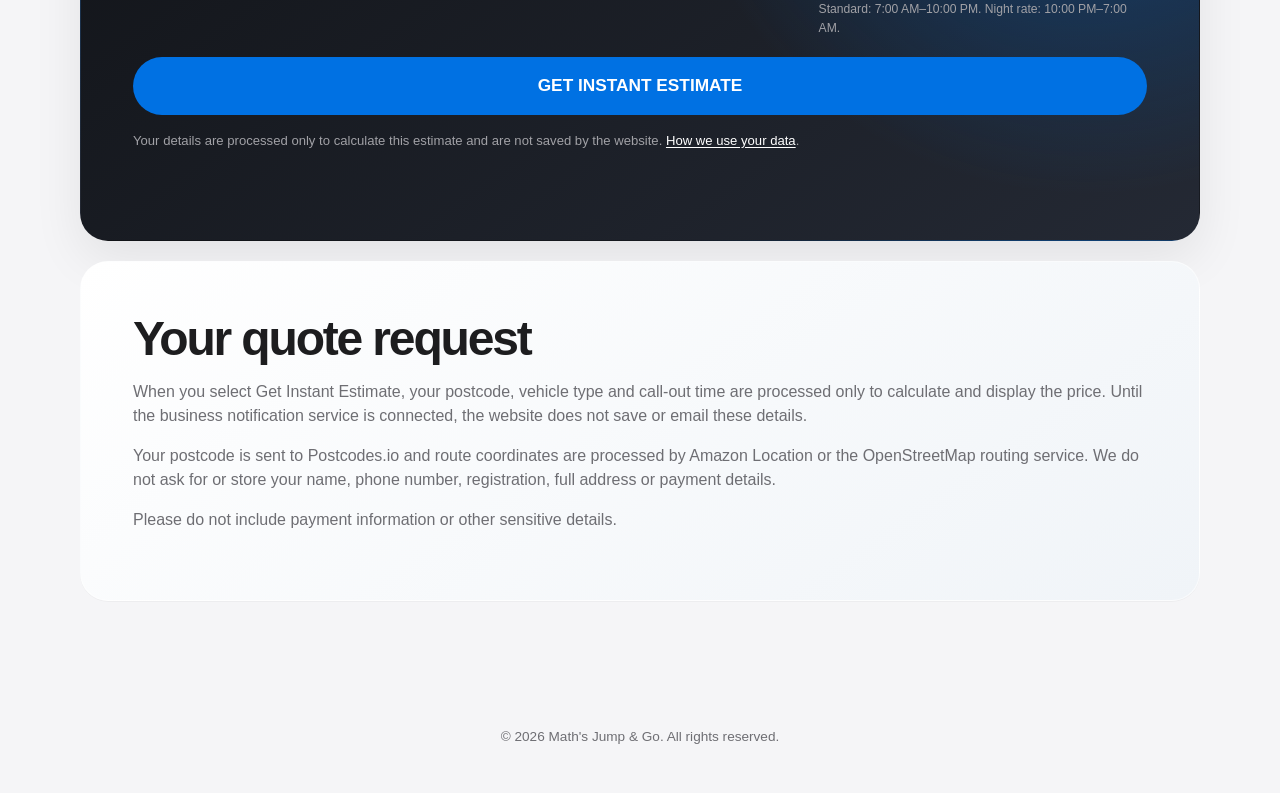
==== commit f07a015b: "Handle base postcode as zero-mile quote" ====
--- a/docs/index.html
+++ b/docs/index.html
@@ -5,7 +5,7 @@
   <meta name="viewport" content="width=device-width, initial-scale=1.0">
   <meta name="description" content="Math's Jump & Go provides a 24/7 mobile battery jump-start service with UK-wide call-out estimates.">
   <title>Math's Jump & Go | Mobile Battery Jump-Start Service</title>
-  <link rel="stylesheet" href="styles.css?v=20260927-6">
+  <link rel="stylesheet" href="styles.css?v=20260928-2">
 </head>
 <body>
   <header class="site-header">
@@ -130,8 +130,10 @@
               <select id="vehicle-type" name="vehicleType" required>
                 <option value="">Choose vehicle</option>
                 <option value="car">Car</option>
-                <option value="van">Van</option>
-                <option value="large">Large vehicle</option>
+                <option value="suv_4x4">SUV / 4x4</option>
+                <option value="van_12v">Van - 12V</option>
+                <option value="van_large_24v">Van / Large Vehicle - 24V</option>
+                <option value="other_specialist">Other / Specialist Vehicle</option>
               </select>
             </div>
             <div class="form-field">
@@ -152,6 +154,8 @@
           <h3 id="estimate-title">Your estimate is ready</h3>
           <strong id="estimated-price"></strong>
           <p class="rate-notice" id="estimate-rate-notice" hidden></p>
+          <p class="estimate-vehicle" id="estimate-vehicle"></p>
+          <p class="compatibility-note" id="estimate-compatibility" hidden>24V vehicle - compatibility confirmation required.</p>
           <p class="estimate-location" id="estimate-location"></p>
           <p class="estimate-distance" id="estimate-distance"></p>
           <p id="estimate-message"></p>
@@ -176,7 +180,7 @@
     <p>&copy; 2026 Math's Jump & Go. All rights reserved.</p>
   </footer>
 
-  <script src="config.js?v=20260927-3"></script>
-  <script src="script.js?v=20260927-7"></script>
+  <script src="config.js?v=20260928-2"></script>
+  <script src="script.js?v=20260928-2"></script>
 </body>
 </html>
--- a/docs/styles.css
+++ b/docs/styles.css
@@ -394,6 +394,12 @@
   font-weight: 800;
 }
 .estimate-location { margin: 1.15rem 0 .15rem !important; color: white !important; font-weight: 700; }
+.estimate-vehicle { margin: 1rem 0 .15rem !important; color: white !important; font-weight: 750; }
+.compatibility-note {
+  margin: .7rem auto !important;
+  color: var(--gold) !important;
+  font-weight: 750;
+}
 .estimate-distance { margin: 0 !important; color: #d2d2d7 !important; }
 .estimate-reference { margin: 1rem 0 0 !important; color: #a1a1a6 !important; font-size: .72rem; overflow-wrap: anywhere; }
 .urgent-actions { display: grid; gap: .75rem; margin: 1.25rem auto 0; max-width: 620px; }
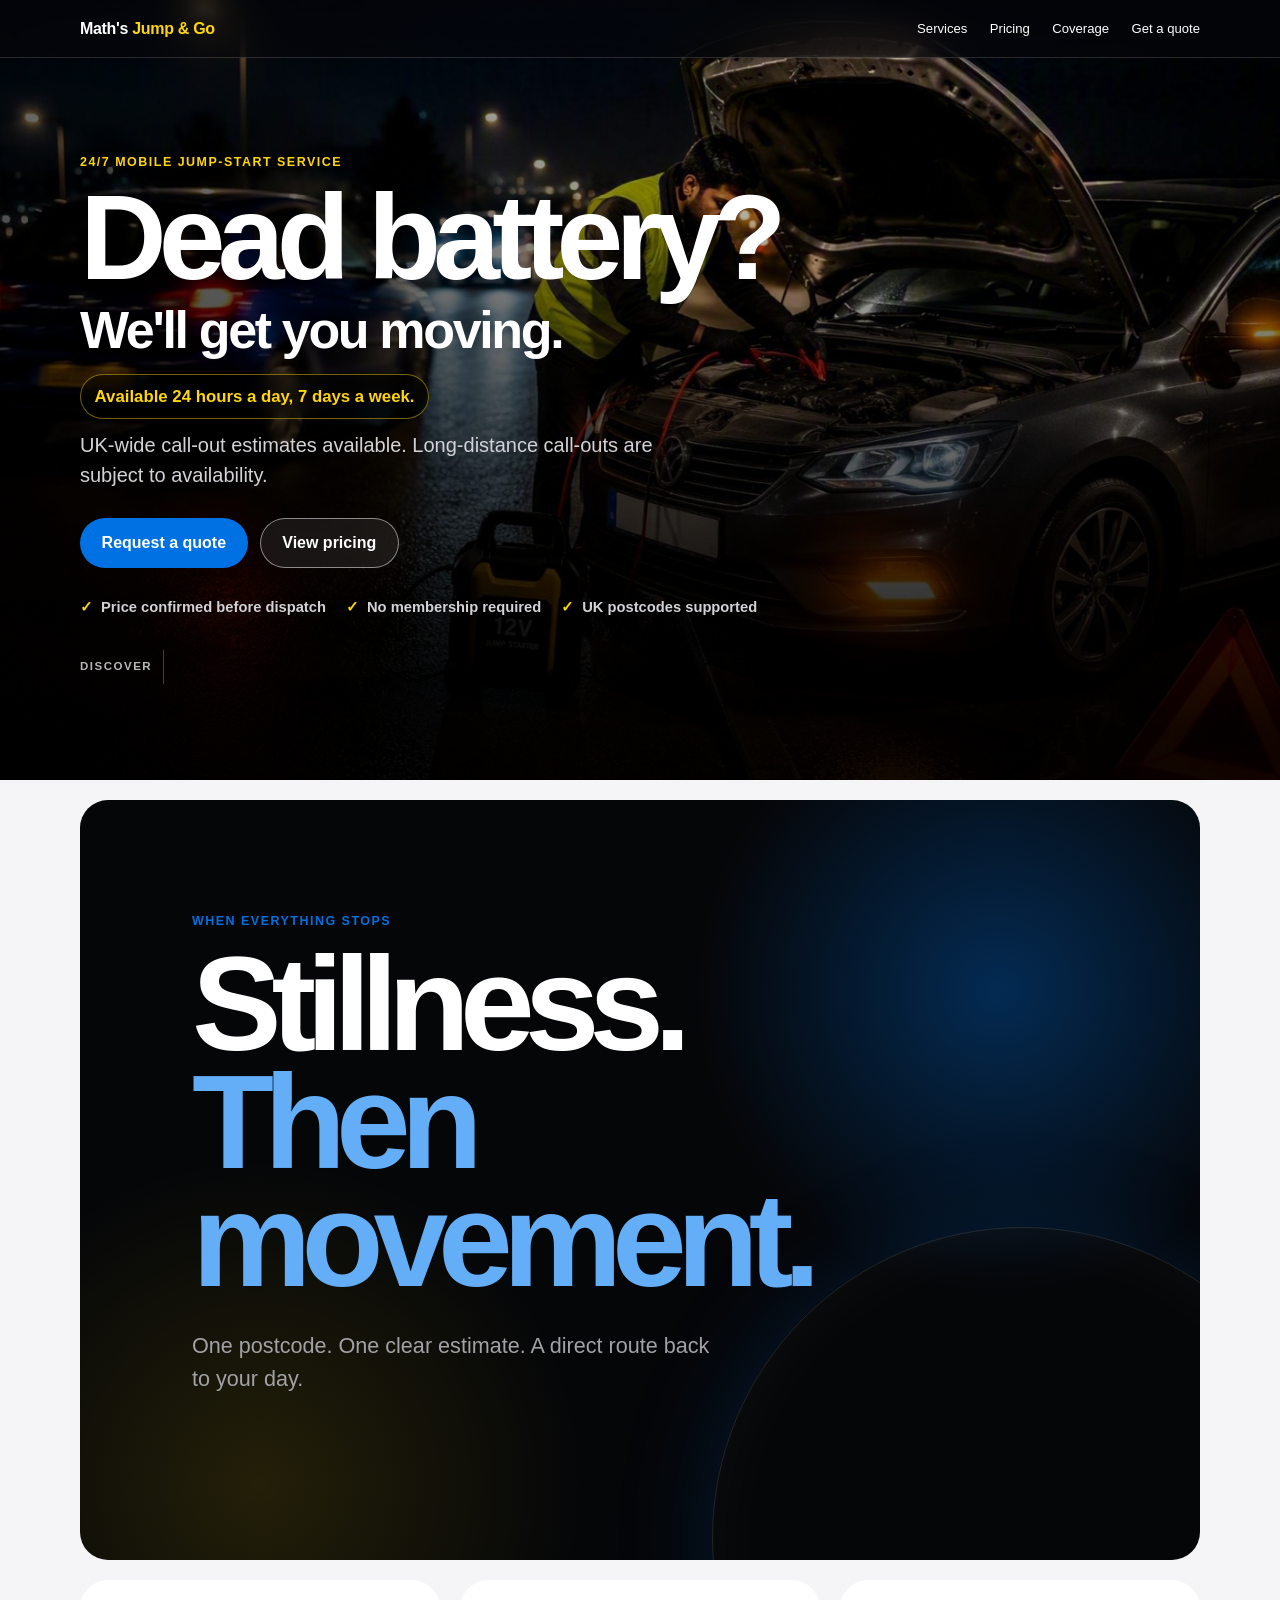
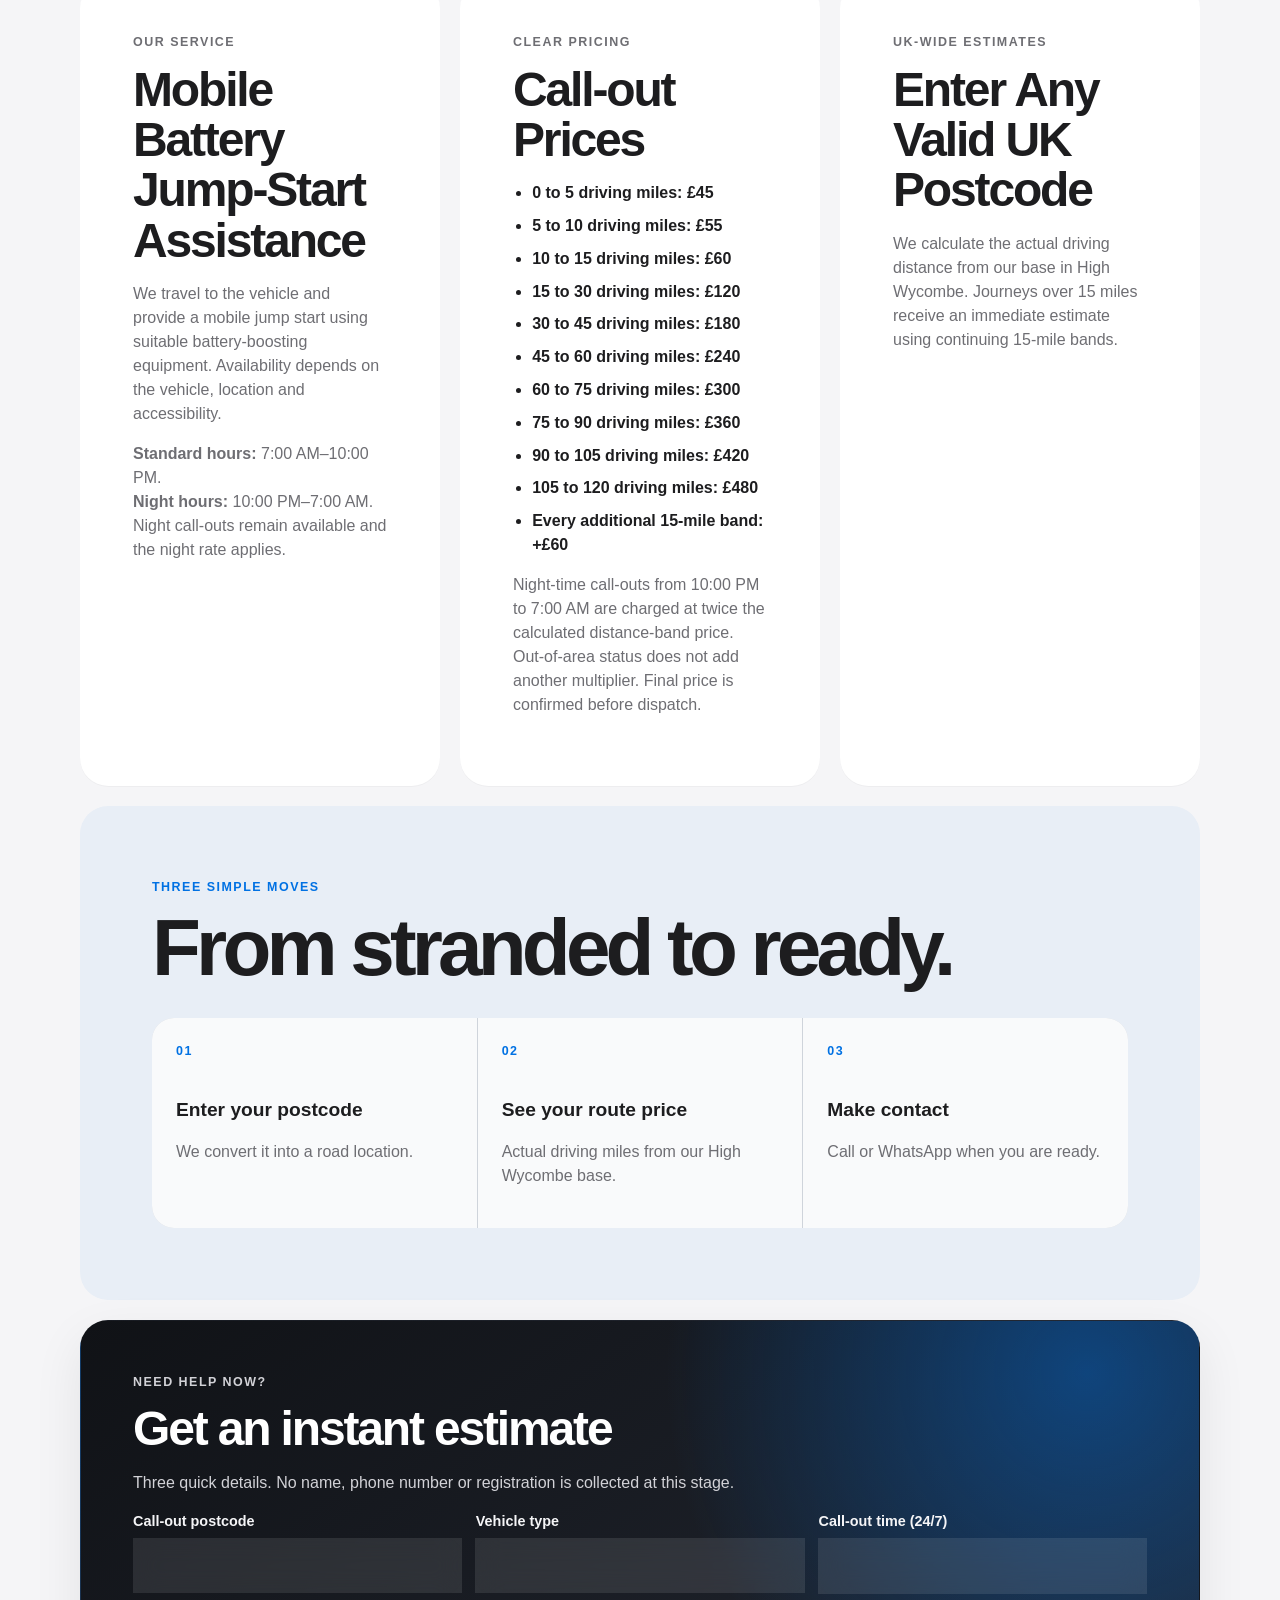
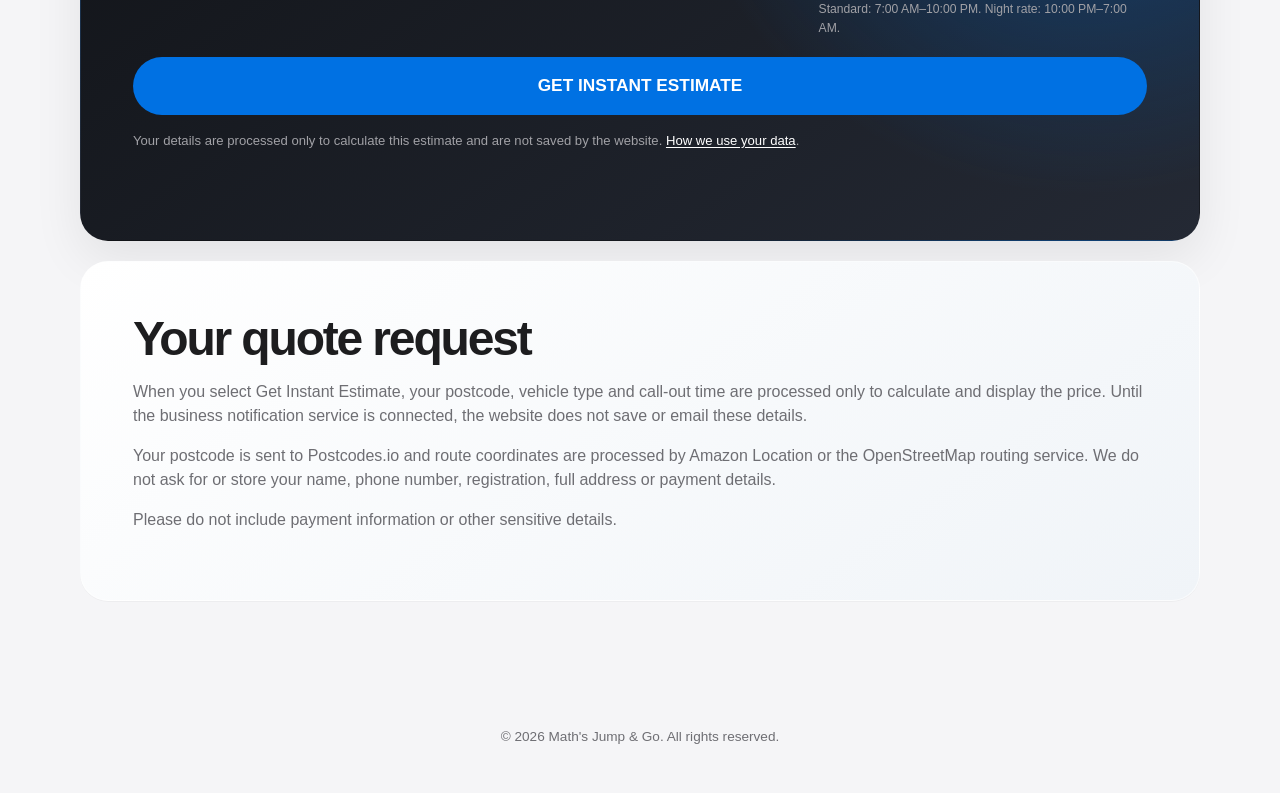
==== commit 6ecf3f6b: "Add business phone and WhatsApp links" ====
--- a/docs/index.html
+++ b/docs/index.html
@@ -5,7 +5,7 @@
   <meta name="viewport" content="width=device-width, initial-scale=1.0">
   <meta name="description" content="Math's Jump & Go provides a 24/7 mobile battery jump-start service with UK-wide call-out estimates.">
   <title>Math's Jump & Go | Mobile Battery Jump-Start Service</title>
-  <link rel="stylesheet" href="styles.css?v=20260928-2">
+  <link rel="stylesheet" href="styles.css?v=20261001-1">
 </head>
 <body>
   <header class="site-header">
@@ -180,7 +180,7 @@
     <p>&copy; 2026 Math's Jump & Go. All rights reserved.</p>
   </footer>
 
-  <script src="config.js?v=20260928-2"></script>
-  <script src="script.js?v=20260928-2"></script>
+  <script src="config.js?v=20261001-1"></script>
+  <script src="script.js?v=20261001-1"></script>
 </body>
 </html>
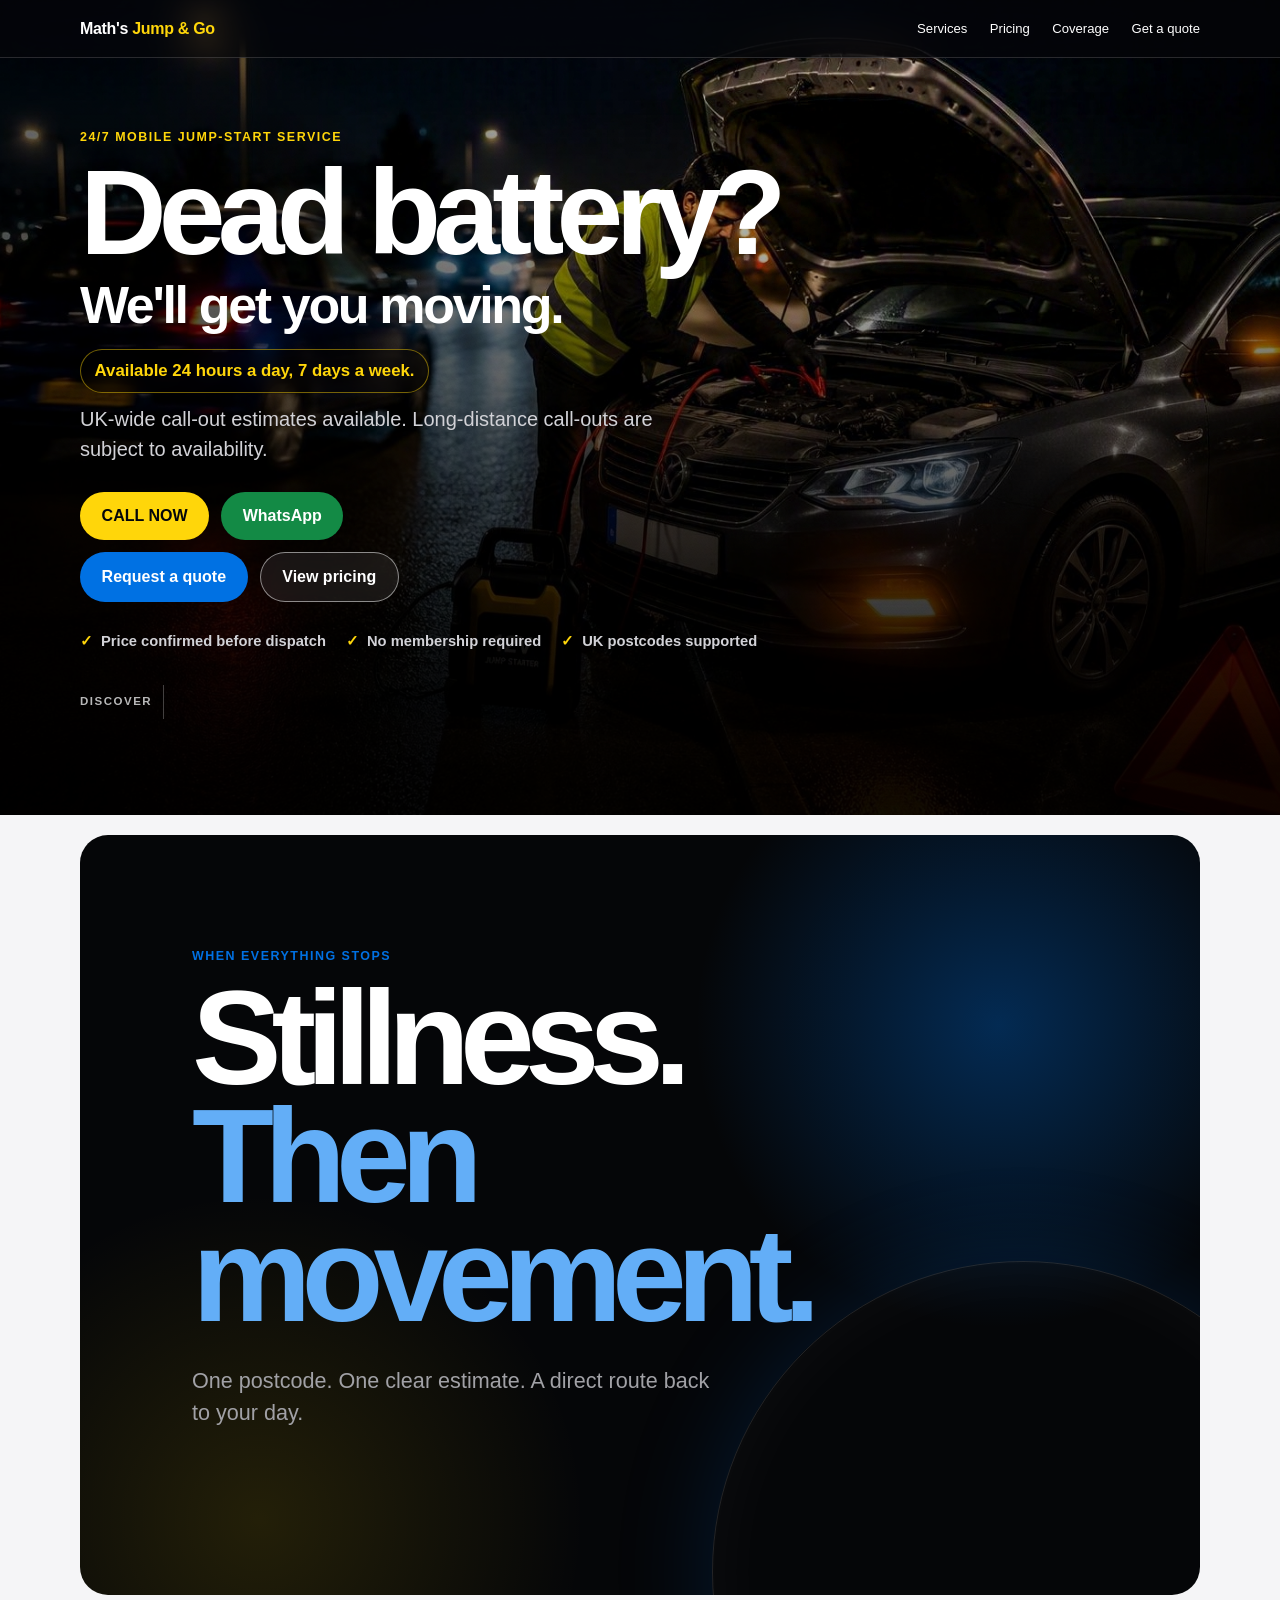
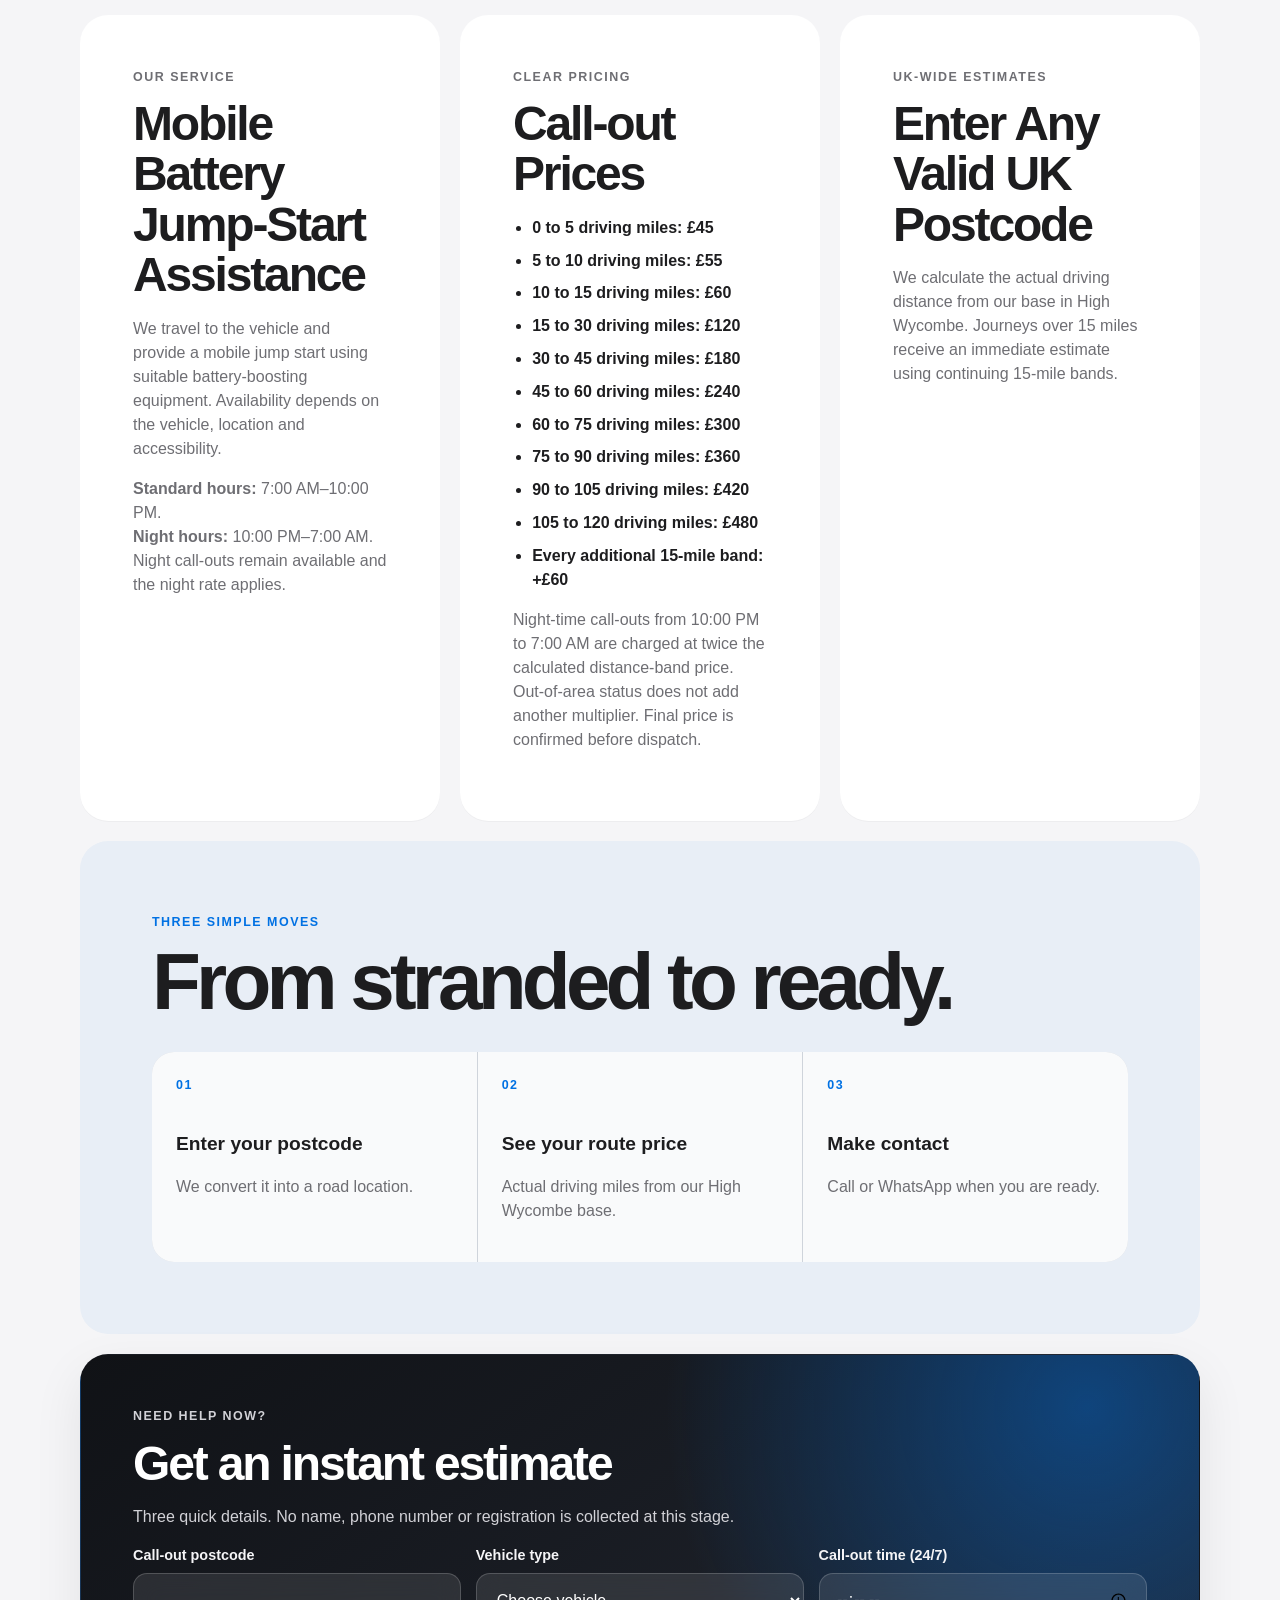
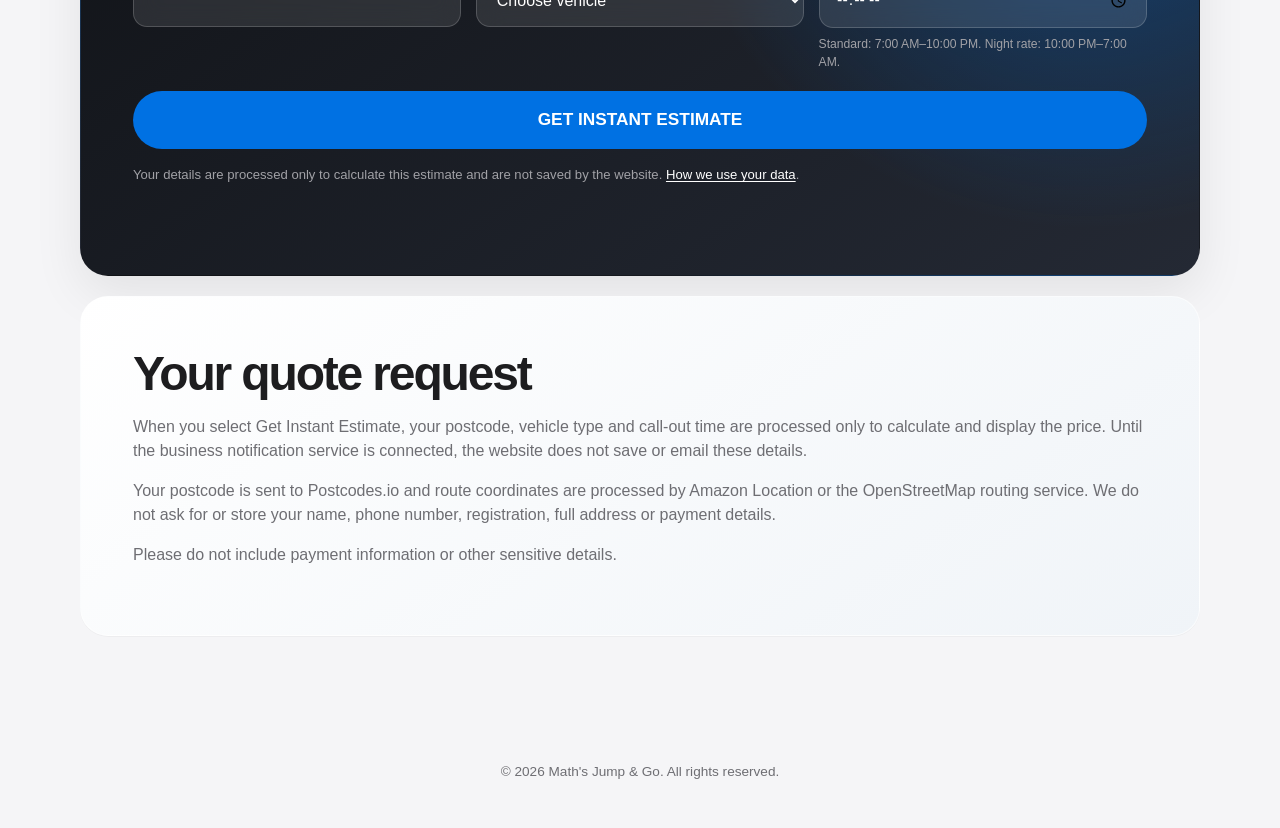
==== commit 0d9a8542: "Add call and WhatsApp actions to homepage hero" ====
--- a/docs/index.html
+++ b/docs/index.html
@@ -5,7 +5,7 @@
   <meta name="viewport" content="width=device-width, initial-scale=1.0">
   <meta name="description" content="Math's Jump & Go provides a 24/7 mobile battery jump-start service with UK-wide call-out estimates.">
   <title>Math's Jump & Go | Mobile Battery Jump-Start Service</title>
-  <link rel="stylesheet" href="styles.css?v=20261001-1">
+  <link rel="stylesheet" href="styles.css?v=20261001-2">
 </head>
 <body>
   <header class="site-header">
@@ -30,6 +30,10 @@
           UK-wide call-out estimates available. Long-distance call-outs are
           subject to availability.
         </p>
+        <div class="hero-contact-actions" aria-label="Contact us now">
+          <a class="button hero-call-button" id="hero-call-now" hidden>CALL NOW</a>
+          <a class="button hero-whatsapp-button" id="hero-whatsapp-now" target="_blank" rel="noopener" hidden>WhatsApp</a>
+        </div>
         <div class="hero-actions">
           <a class="button button-primary" href="#quote">Request a quote</a>
           <a class="button button-secondary" href="#pricing">View pricing</a>
@@ -180,7 +184,7 @@
     <p>&copy; 2026 Math's Jump & Go. All rights reserved.</p>
   </footer>
 
-  <script src="config.js?v=20261001-1"></script>
-  <script src="script.js?v=20261001-1"></script>
+  <script src="config.js?v=20261001-2"></script>
+  <script src="script.js?v=20261001-2"></script>
 </body>
 </html>
--- a/docs/styles.css
+++ b/docs/styles.css
@@ -132,6 +132,12 @@
   backdrop-filter: blur(10px);
 }
 .hero-actions { display: flex; flex-direction: column; gap: .75rem; margin-top: 1.75rem; }
+.hero-contact-actions { display: flex; flex-direction: column; gap: .75rem; margin-top: 1.75rem; }
+.hero-contact-actions + .hero-actions { margin-top: .75rem; }
+.hero-call-button { color: #05070a; background: var(--gold); }
+.hero-call-button:hover { background: #ffe23d; }
+.hero-whatsapp-button { color: white; background: var(--success); }
+.hero-whatsapp-button:hover { background: #169b4e; }
 .service-highlights { display: grid; gap: .5rem; margin: 1.75rem 0 0; padding: 0; color: #d2d2d7; list-style: none; font-size: .92rem; font-weight: 600; }
 .service-highlights li::before { content: "✓"; margin-right: .5rem; color: var(--gold); }
 .scroll-cue {
@@ -428,7 +434,7 @@
 @media (min-width: 620px) {
   .navigation-links { display: flex; gap: 1.4rem; font-size: .82rem; }
   .navigation-links a:hover { color: var(--gold); }
-  .hero-actions { flex-direction: row; }
+  .hero-actions, .hero-contact-actions { flex-direction: row; }
   .service-highlights { grid-template-columns: repeat(3, max-content); gap: 1.25rem; }
   main { grid-template-columns: repeat(2, minmax(0, 1fr)); gap: 1.25rem; padding-top: 1.25rem; }
   .quote-section, #privacy { grid-column: 1 / -1; }
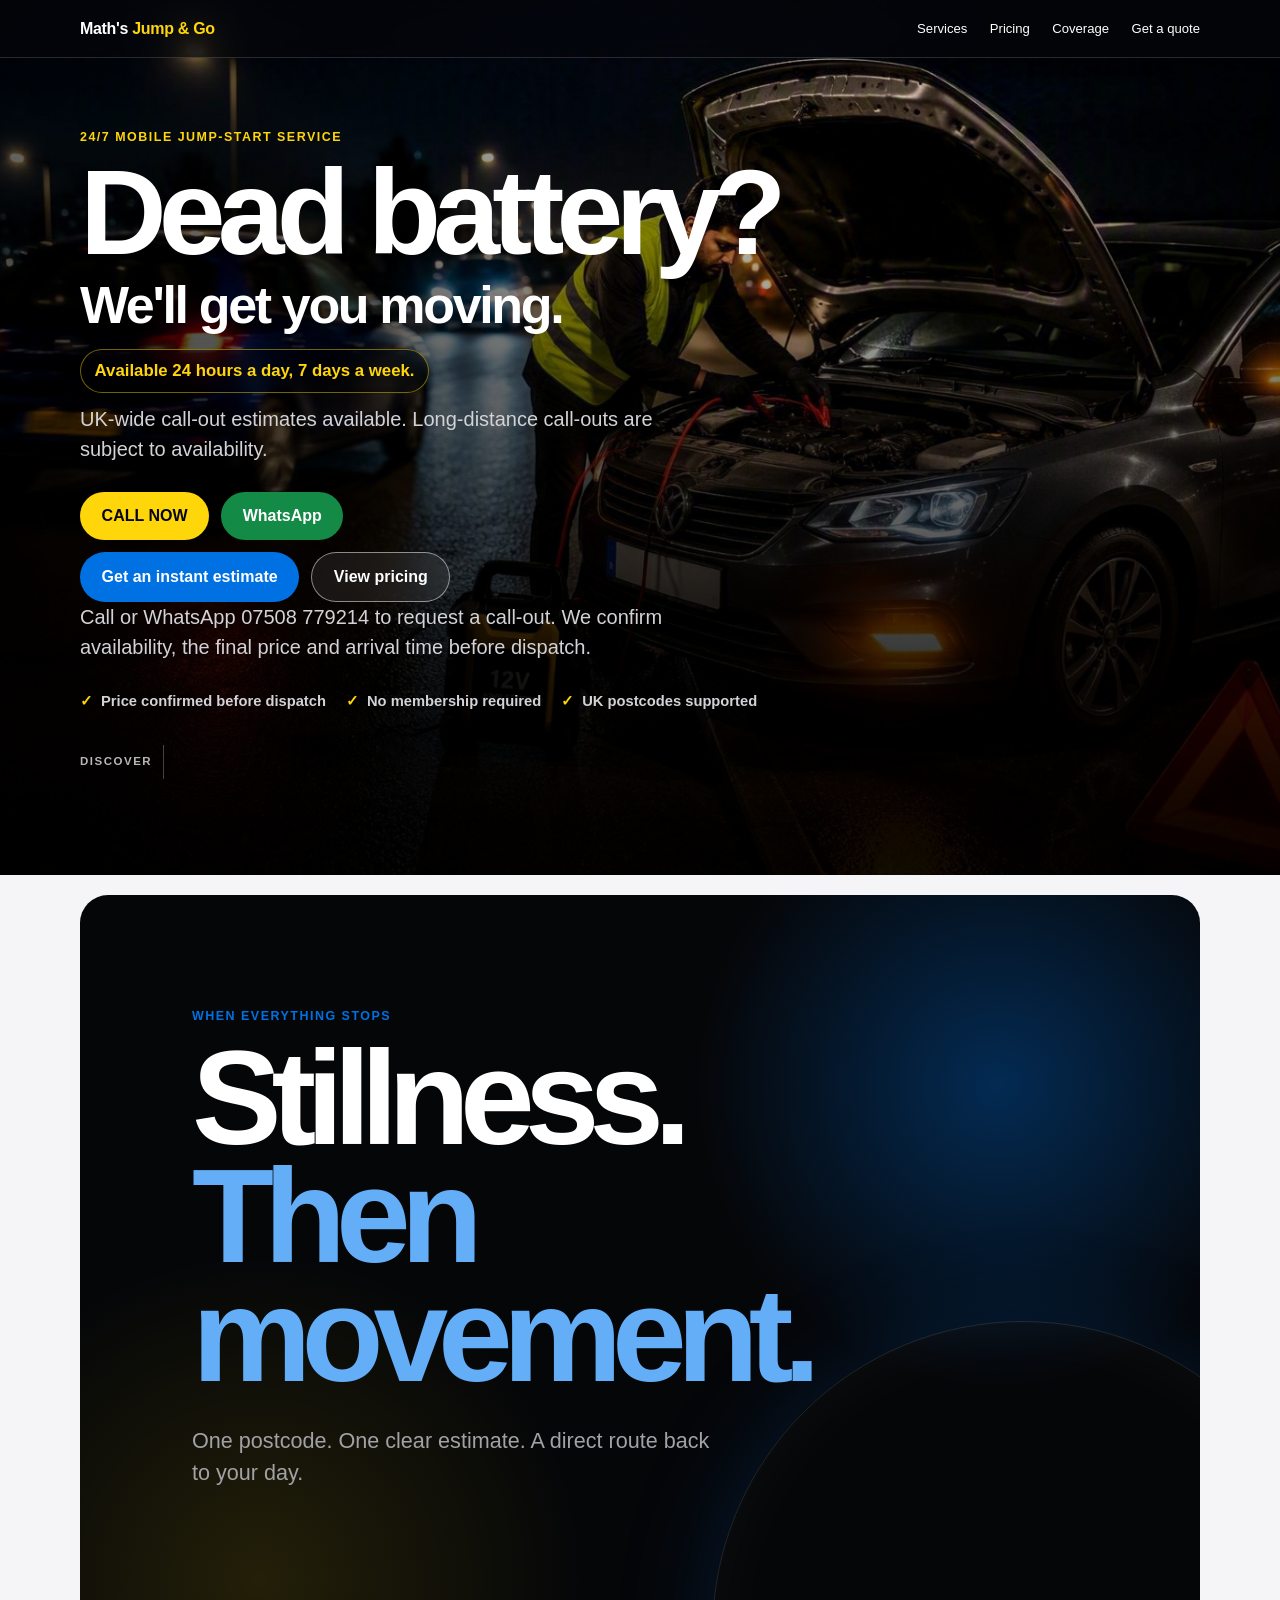
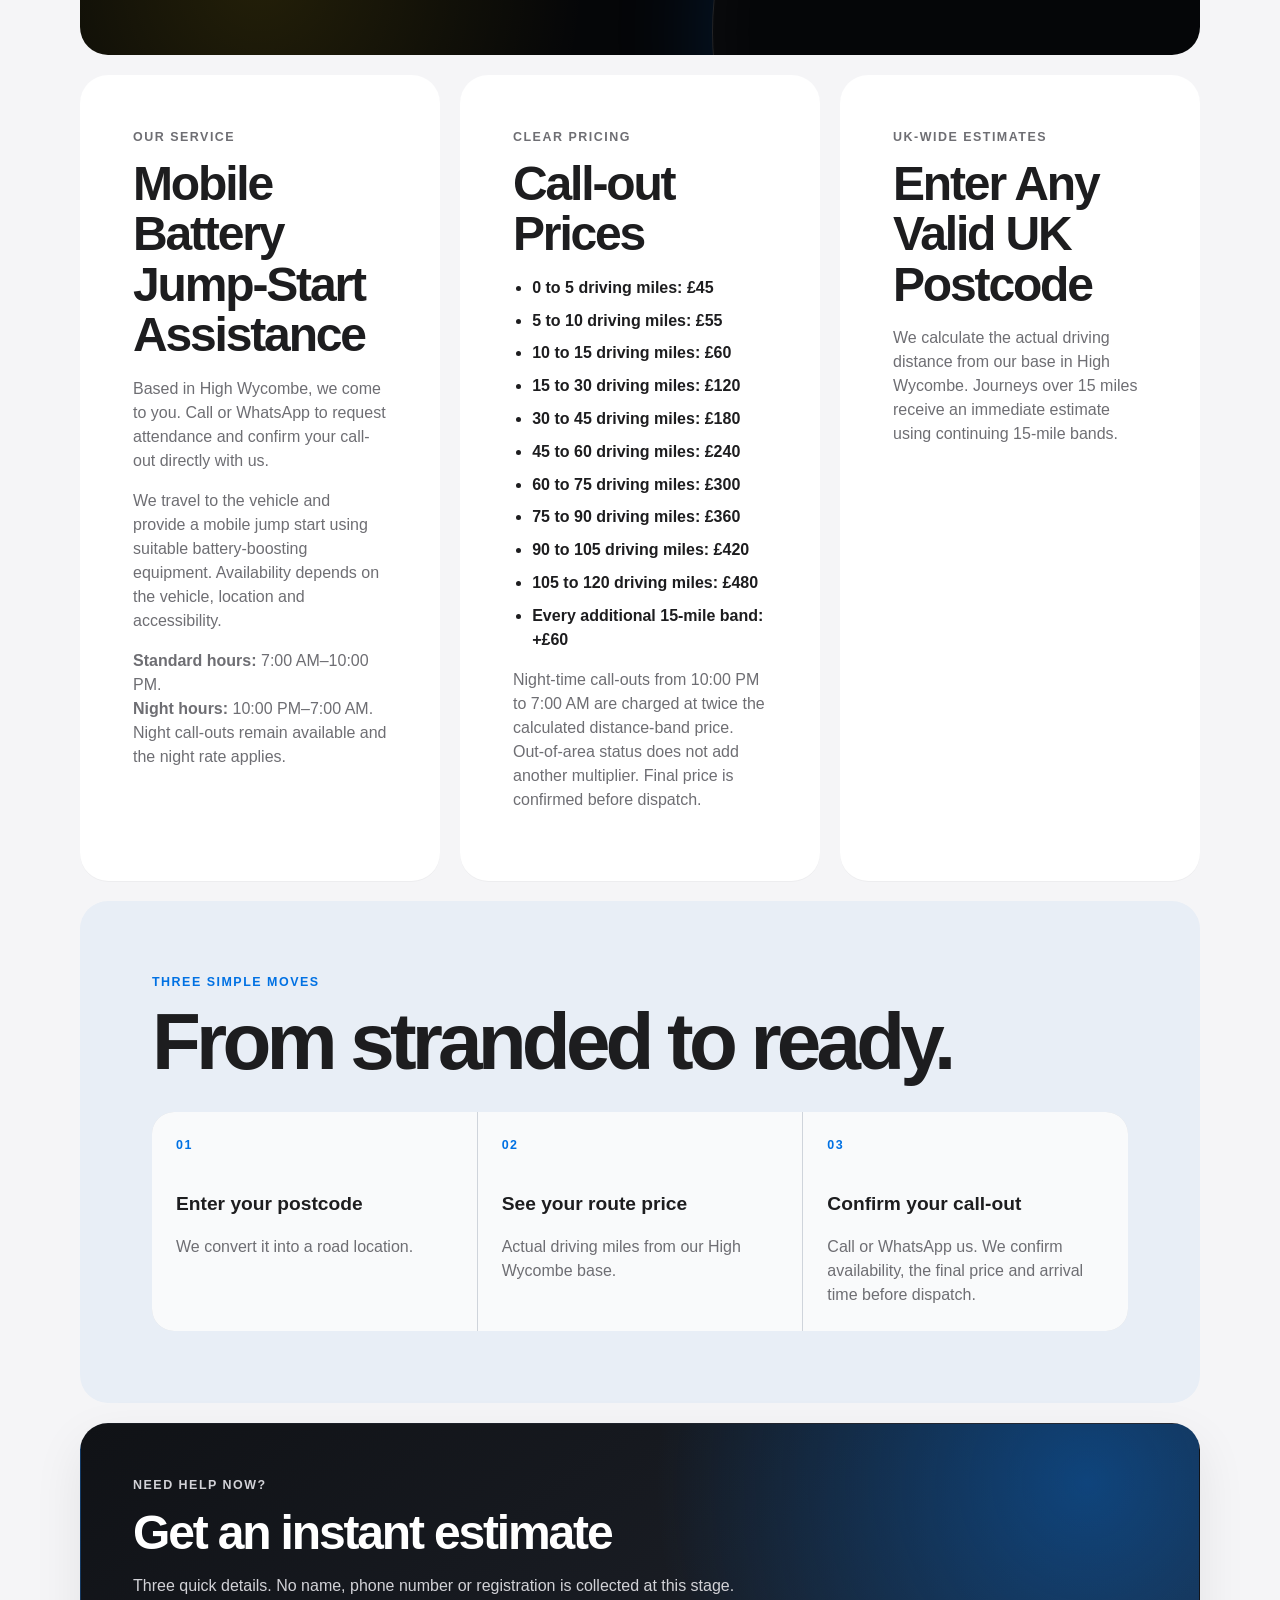
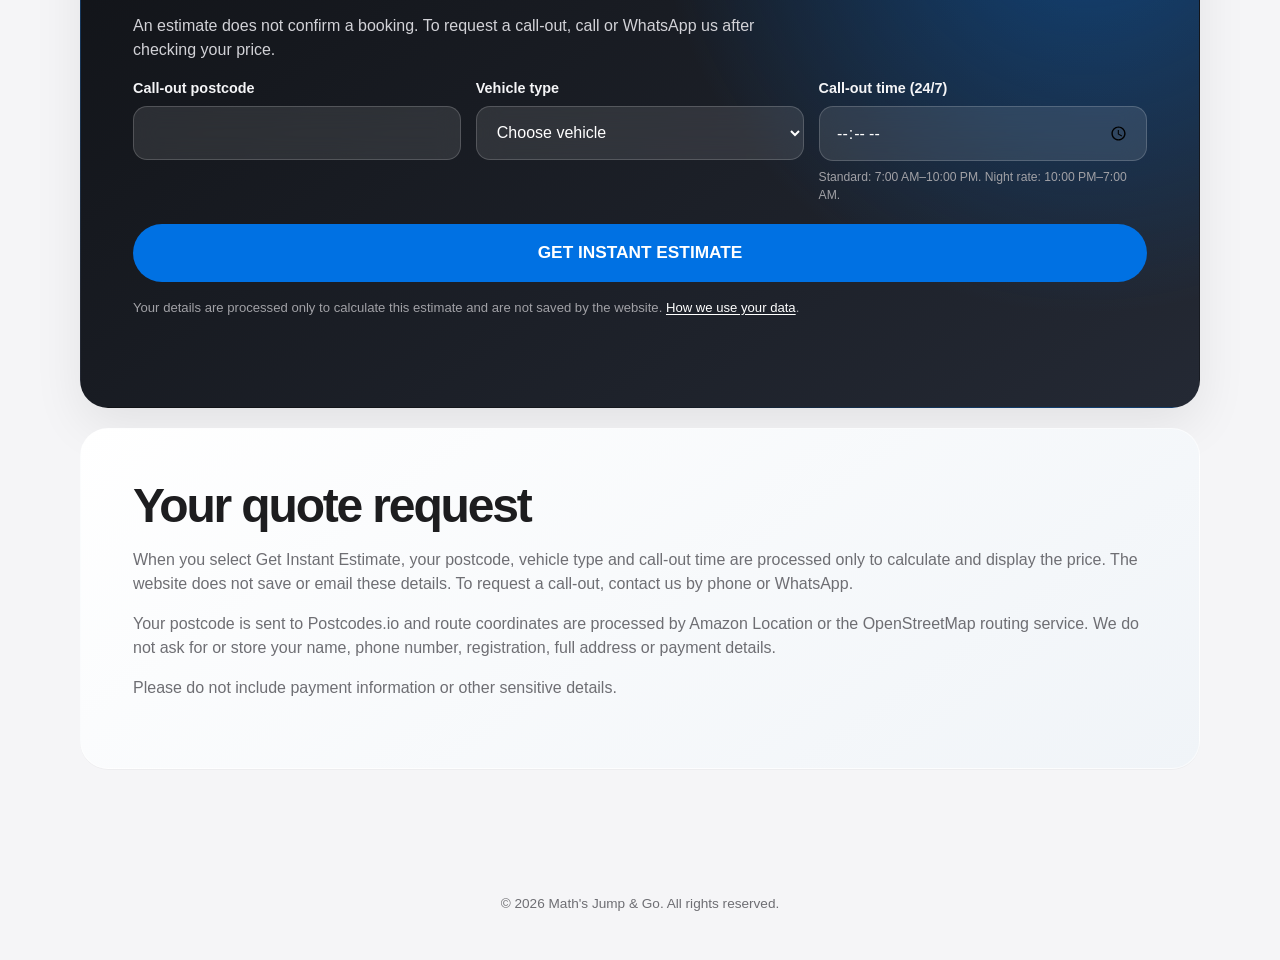
==== commit fb229c27: "Clarify call-out confirmation after instant estimates" ====
--- a/docs/index.html
+++ b/docs/index.html
@@ -3,7 +3,7 @@
 <head>
   <meta charset="UTF-8">
   <meta name="viewport" content="width=device-width, initial-scale=1.0">
-  <meta name="description" content="Math's Jump & Go provides a 24/7 mobile battery jump-start service with UK-wide call-out estimates.">
+  <meta name="description" content="24/7 mobile battery jump-start assistance based in High Wycombe. Get an instant estimate, then call or WhatsApp 07508 779214 to confirm your call-out.">
   <title>Math's Jump & Go | Mobile Battery Jump-Start Service</title>
   <link rel="stylesheet" href="styles.css?v=20261001-2">
 </head>
@@ -35,9 +35,10 @@
           <a class="button hero-whatsapp-button" id="hero-whatsapp-now" target="_blank" rel="noopener" hidden>WhatsApp</a>
         </div>
         <div class="hero-actions">
-          <a class="button button-primary" href="#quote">Request a quote</a>
+          <a class="button button-primary" href="#quote">Get an instant estimate</a>
           <a class="button button-secondary" href="#pricing">View pricing</a>
         </div>
+        <p class="hero-description">Call or WhatsApp 07508 779214 to request a call-out. We confirm availability, the final price and arrival time before dispatch.</p>
         <ul class="service-highlights" aria-label="Service highlights">
           <li>Price confirmed before dispatch</li>
           <li>No membership required</li>
@@ -60,6 +61,7 @@
     <section class="content-card" id="services" data-reveal>
       <p class="section-label">Our service</p>
       <h2>Mobile Battery Jump-Start Assistance</h2>
+      <p>Based in High Wycombe, we come to you. Call or WhatsApp to request attendance and confirm your call-out directly with us.</p>
       <p>
         We travel to the vehicle and provide a mobile jump start using suitable
         battery-boosting equipment. Availability depends on the vehicle,
@@ -109,7 +111,7 @@
       <ol class="journey-steps">
         <li><span>01</span><strong>Enter your postcode</strong><p>We convert it into a road location.</p></li>
         <li><span>02</span><strong>See your route price</strong><p>Actual driving miles from our High Wycombe base.</p></li>
-        <li><span>03</span><strong>Make contact</strong><p>Call or WhatsApp when you are ready.</p></li>
+        <li><span>03</span><strong>Confirm your call-out</strong><p>Call or WhatsApp us. We confirm availability, the final price and arrival time before dispatch.</p></li>
       </ol>
     </section>
 
@@ -118,6 +120,7 @@
         <p class="section-label">Need help now?</p>
         <h2>Get an instant estimate</h2>
         <p>Three quick details. No name, phone number or registration is collected at this stage.</p>
+        <p>An estimate does not confirm a booking. To request a call-out, call or WhatsApp us after checking your price.</p>
       </div>
 
       <noscript><p>Enable JavaScript to get an online estimate.</p></noscript>
@@ -163,6 +166,7 @@
           <p class="estimate-location" id="estimate-location"></p>
           <p class="estimate-distance" id="estimate-distance"></p>
           <p id="estimate-message"></p>
+          <p><strong>Request your call-out</strong><br>Call or WhatsApp us on 07508 779214. We will confirm availability, the final price and arrival time before dispatch. Receiving an estimate does not confirm a booking.</p>
           <div class="urgent-actions">
             <a class="button call-button" id="call-now" hidden>CALL NOW</a>
             <a class="button whatsapp-button" id="whatsapp-now" target="_blank" rel="noopener" hidden>WhatsApp</a>
@@ -185,6 +189,6 @@
   </footer>
 
   <script src="config.js?v=20261001-2"></script>
-  <script src="script.js?v=20261001-2"></script>
+  <script src="script.js?v=20261003-1"></script>
 </body>
 </html>
